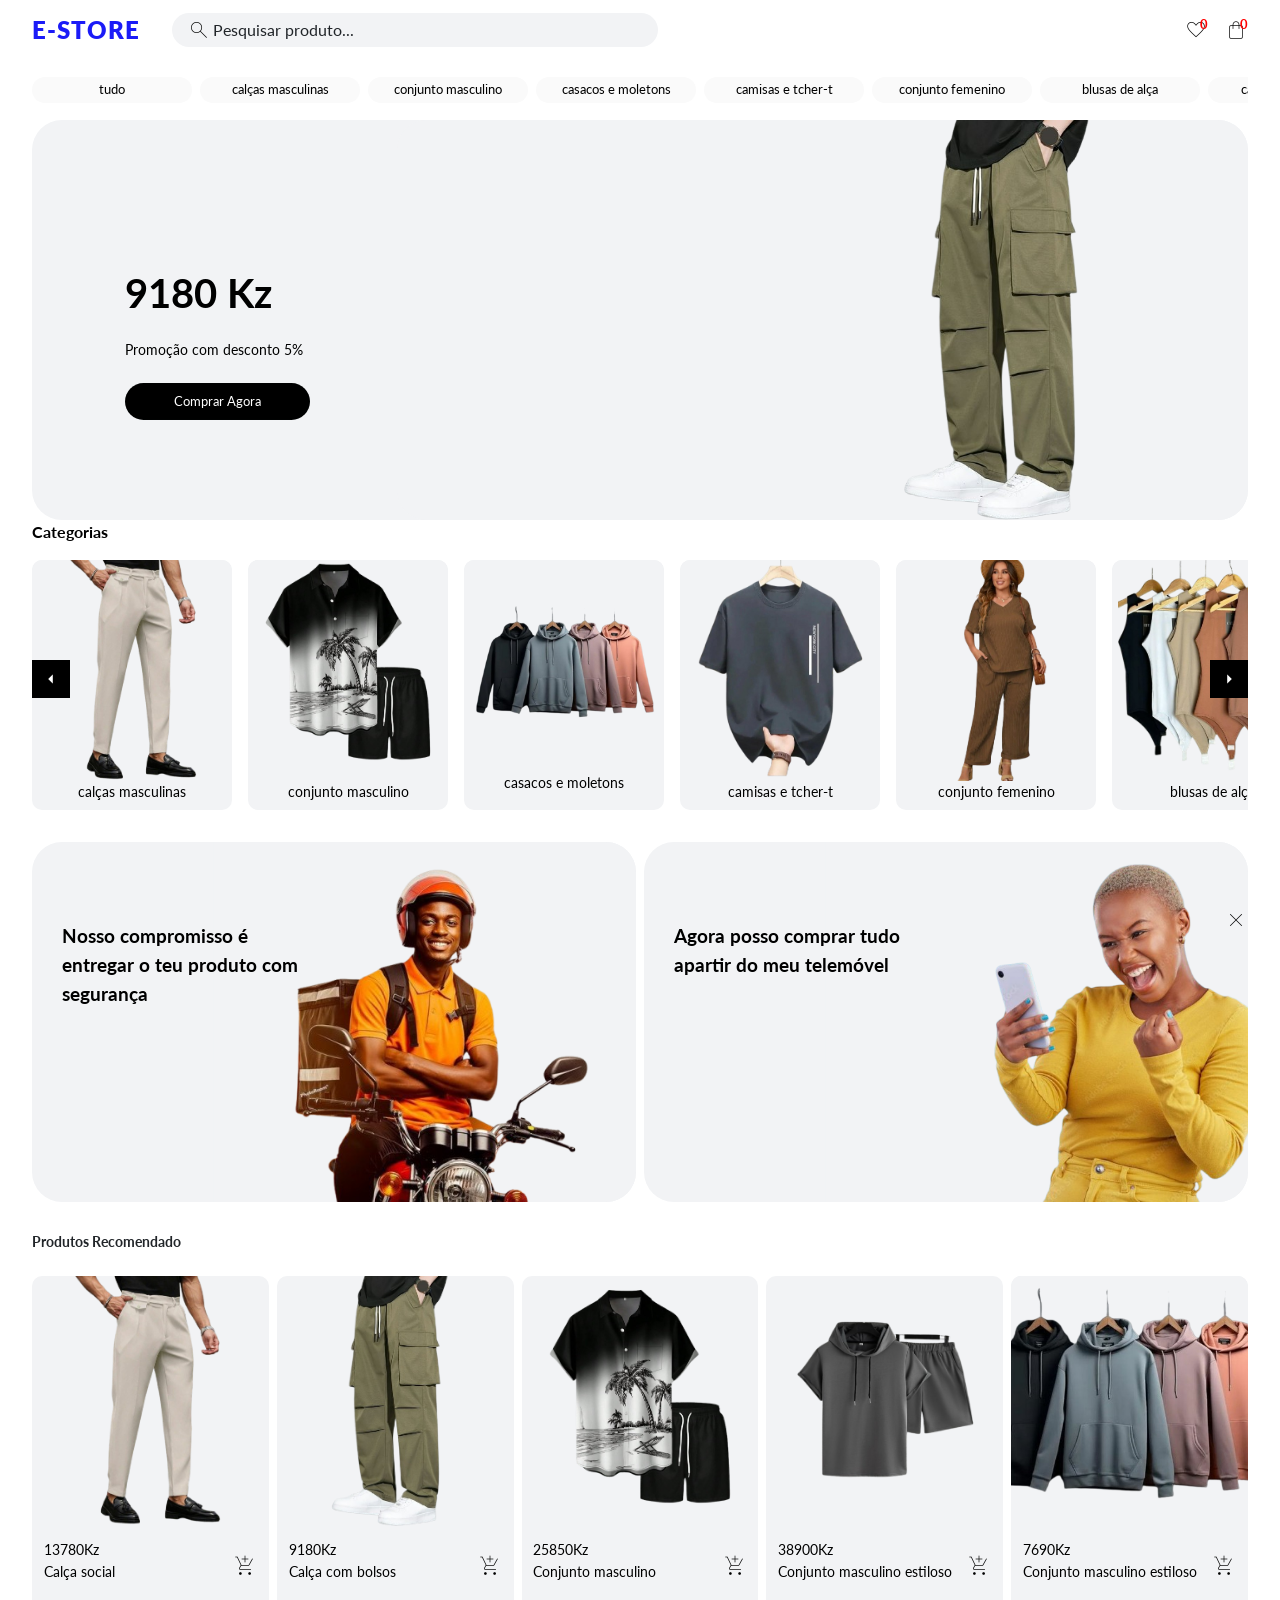
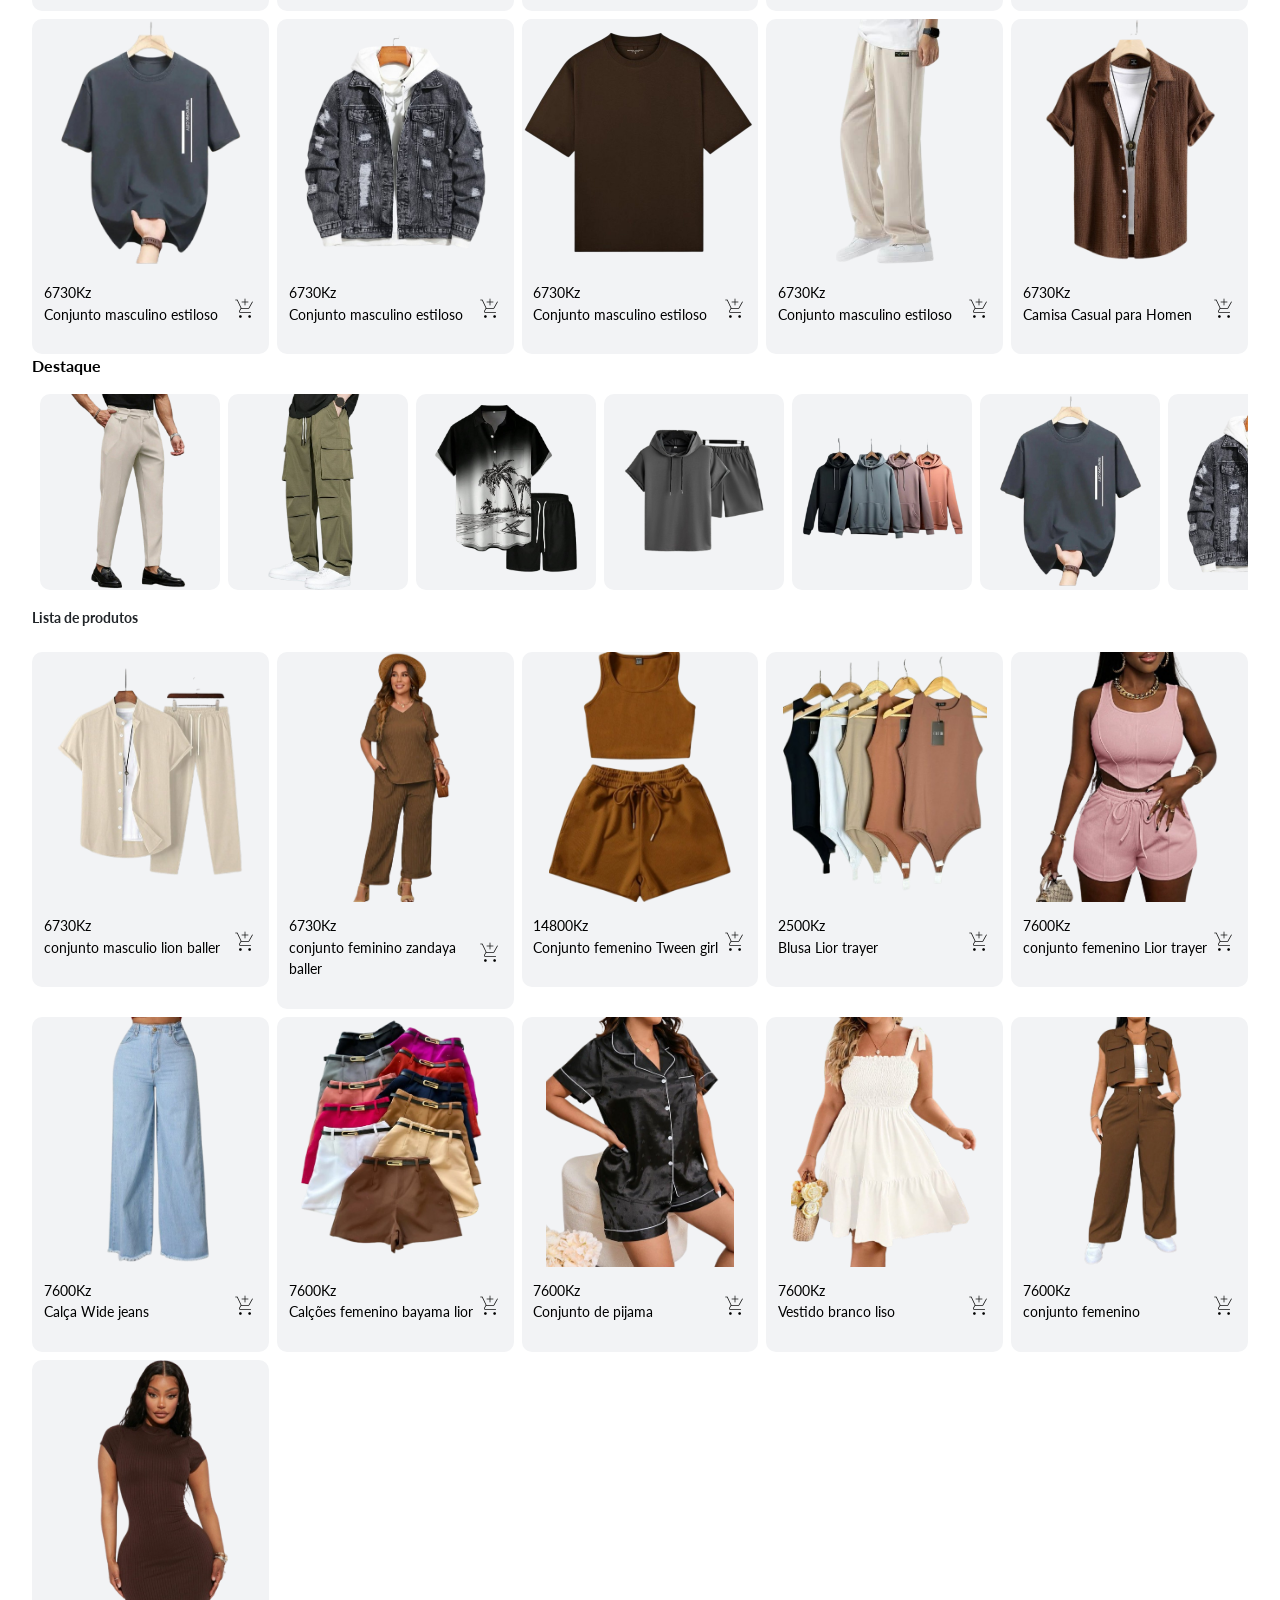
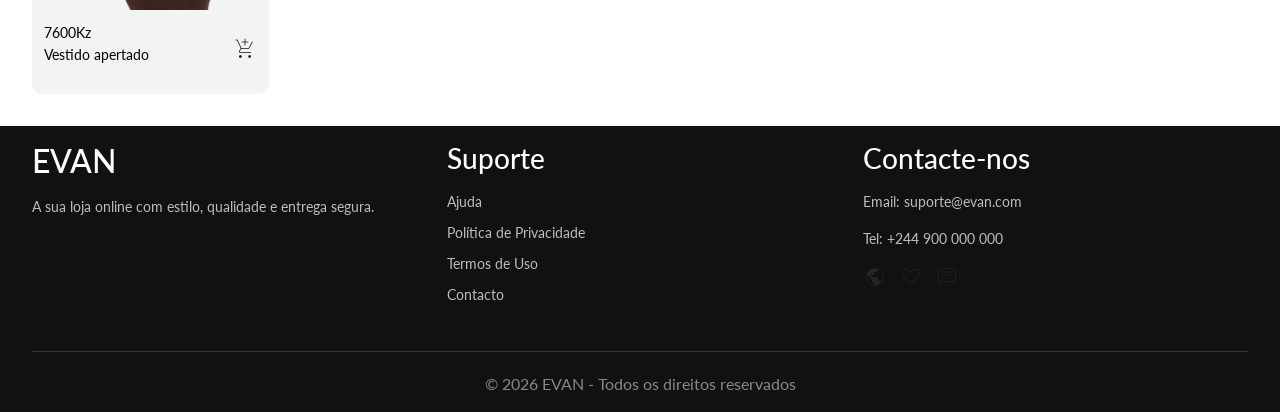
==== index.html @ aa3659e0 "Primeira versão do e-commerce" ====
<!DOCTYPE html>
<html lang="pt-br">

<head>
   <meta charset="UTF-8">
   <meta name="viewport" content="width=device-width, initial-scale=1.0">
   <link rel="stylesheet" href="ASS/style.css">

   <link href="https://cdn.jsdelivr.net/npm/bootstrap@5.3.8/dist/css/bootstrap.min.css" rel="stylesheet"
      integrity="sha384-sRIl4kxILFvY47J16cr9ZwB07vP4J8+LH7qKQnuqkuIAvNWLzeN8tE5YBujZqJLB" crossorigin="anonymous">

   <link rel="stylesheet"
      href="https://fonts.googleapis.com/css2?family=Material+Symbols+Outlined:opsz,wght,FILL,GRAD@20..48,100..700,0..1,0..200" />
   <title> E-Store </title>
</head>

<body>

   <!-- header -->
   <header class="header">
      <div class="face">
         <div class="dw-add-menu">
            <div class="logo">
               <a href="#" class="E-Store">E-Store</a>
            </div>

            <label id="label-input" class="abrir-pesquisa" for="input-pesquisar">
               <div class="face">
                  <button class="pesquisar">
                     <span class="material-symbols-outlined">
                        search
                     </span>
                  </button>
                  <div id="inpuText" class="abrir-pesquisa"> Pesquisar produto... </div>
               </div>
            </label>
         </div>

         <div class="dw-navbar">

            <button id="search" class="abrir-pesquisa">
               <span class="material-symbols-outlined">
                  search
               </span>
            </button>

            <button class="ver_fovorito link_carrinho none_mobile">
               <span class="material-symbols-outlined">
                  favorite
               </span>

               <span class="numero_favorito">0</span>
            </button>

            <button class="verItensCarrinho link_carrinho">
               <span class="material-symbols-outlined">
                  shopping_bag
               </span>
               <span class="numeros_Itens numeros_carrinho"> </span>
            </button>
         </div>
      </div>

      <!-- navegacao mobile -->
      <nav class="navbar-mobile">
         <div class="dw-navbar-mobile">
            <button id="link-mobile">
               <span class="material-symbols-outlined">
                  home
               </span>
            </button>
            <span class="span-mobile">Início</span>
         </div>

         <div class="dw-navbar-mobile">
            <button id="link-mobile" class="abrir-pesquisa">
               <span class="material-symbols-outlined">
                  search
               </span>
            </button>
            <span class="span-mobile">Pesquisar</span>
         </div>

         <div class="dw-navbar-mobile">
            <button class="ver_fovorito link_carrinho">
               <span class="material-symbols-outlined">
                  favorite
               </span>

               <span class="numero_favorito">0</span>
            </button>
            <span class="span-mobile">fovorito</span>
         </div>


         <div class="dw-navbar-mobile">
            <button class="verItensCarrinho link_carrinho">
               <span class="material-symbols-outlined">
                  shopping_bag
               </span>
               <span class="numeros_Itens numeros_carrinho"> 0 </span>
            </button>
            <span class="span-mobile">carrinho</span>
         </div>
      </nav>

      <div class="header-scroll face">
         <nav id="scroll-navbar">
            <button id="links-scroll">Tudo</button>
         </nav>
      </div>
   </header>


   <main class="main">
      <div class="face">

         <!-- sliders -->
         <div class="sliders">
            <div id="carouselExampleSlidesOnly" class="carousel slide" data-bs-ride="carousel">
               <div class="carousel-inner" id="slides_Screen">
                  <div class="carousel-item active">
                     <div class="d-block  bannersImg"></div>
                  </div>
                  <div class="carousel-item">
                     <div class="d-block bannersImg"></div>
                  </div>
                  <div class="carousel-item">
                     <div class="d-block  bannersImg"></div>
                  </div>
               </div>
            </div>
         </div>


         <!-- div onde contem titulo categoria e buttons de navegaco-->
         <div class="dw-text-categorias">
            <p> Categorias </p>
         </div>

         <!-- carrossel categoria -->
         <div class="container_carrossel">

            <button class="button_carrossel button_cr_rith">
               <span class="material-symbols-outlined">
                  arrow_right
               </span>
            </button>

            <button class="button_carrossel button_cr_left">
               <span class="material-symbols-outlined">
                  arrow_left
               </span>
            </button>

            <div class="carrossel-categoria">
               <div class="itens-carrossel">

               </div>
            </div>
         </div>

         <!-- banners -->
         <div class="banners">
            <!-- primeiro banners -->
            <div id="carouselExampleSlidesOnly" class="carousel slide" data-bs-ride="carousel">
               <div class="carousel-inner">
                  <div class="carousel-item active">
                     <div class="d-block bannersDois"></div>
                  </div>
                  <div class="carousel-item">
                     <div class="d-block bannersDois"></div>
                  </div>
               </div>
            </div>


            <!-- segundo banners -->
            <div id="carouselExampleSlidesOnly" class="carousel slide" data-bs-ride="carousel">
               <div class="carousel-inner">
                  <div class="carousel-item active">
                     <div class="d-block bannersDois" alt="..."></div>
                  </div>
                  <div class="carousel-item">
                     <div class="d-block bannersDois" alt="..."></div>
                  </div>
               </div>
            </div>

         </div>

         <p class="p_lista"> Produtos Recomendado </p>
         <!-- produtos a vendas -->
         <div class="list-produtos">

         </div>

         <!-- produtos com mais destaque -->
         <p class="text-destaque">Destaque</p>
         <div class="destaques">
            <div class="itens-destaques">
               <button class="view-destque">

               </button>
            </div>
         </div>

         <p class="p_lista"> Lista de produtos </p>



         <!-- segunda lista de Produtos em destaque -->
         <div class="seg-lista">

         </div>

         <!-- div para o ultimo conteudo da loja -->
      </div>
   </main>

   <!-- secctin para segestoes de pesquisas  -->
   <section class="sugestoes">
      <div class="face">
         <section class="sugestoes_container">

            <button class="voltar_segestoes">
               <span class="material-symbols-outlined"> arrow_back_ios </span>
            </button>

            <article class="article-inputs">
               <div class="face">
                  <button class="button-pesquisar">
                     <span class="material-symbols-outlined">
                        search
                     </span>
                  </button>
                  <input type="text" id="input-pesquisar" placeholder="pesquisar produto...">
               </div>
            </article>
         </section>

         <div class="dw-sugestoes">

         </div>

      </div>
   </section>

   <section class="carrinho">
      <div class="voltar">
         <div class="face">
            <button class="voltar_Button">
               voltar
            </button>
         </div>
      </div>

      <div class="face" id="faceItens">
      </div>

      <!-- confirmar dados de compra  -->
      <div class="dadosDetalhes">
         <div class="dOremoverDetalhes">

         </div>

         <div class="face" id="face_Compra">
         </div>

      </div>

      <div class="dO_pagar">
         <button class="pagamento">
            comprar
         </button>
      </div>
   </section>

   <section class="ver_itens_carrinho">
      <div class="face ver_container">
         <article class="art_ver_remove">
            <button class="material-symbols-outlined b_ver_remover"> close </button>
         </article>

         <article class="art_container_ver">

         </article>
      </div>
   </section>

   <section class="sect_avisoAdicionar">
      <article class="face">
         <div class="processo"></div>
         <p class="avisoAdicionar"> Item adiconado ao carrinho </p>
      </article>
   </section>

   <section class="sect_favorito">

      <div class="content_face">
         <div class="face face_container_button">
            <button class="remover_sect_favorito">
               <span class="material-symbols-outlined"> close </span>
            </button>
         </div>
      </div>

      <div class="face face_favorito"></div>
   </section>

   <footer class="footer">
      <div class="face">

         <div class="footer-container">

            <!-- Marca -->
            <div class="footer-box">
               <h2 class="footer-logo">EVAN</h2>
               <p>
                  A sua loja online com estilo, qualidade e entrega segura.
               </p>
            </div>

            <!-- Suporte -->
            <div class="footer-box">
               <h3>Suporte</h3>
               <ul>
                  <li><a href="#">Ajuda</a></li>
                  <li><a href="#">Política de Privacidade</a></li>
                  <li><a href="#">Termos de Uso</a></li>
                  <li><a href="#">Contacto</a></li>
               </ul>
            </div>

            <!-- Contactos -->
            <div class="footer-box">
               <h3>Contacte-nos</h3>
               <p>Email: suporte@evan.com</p>
               <p>Tel: +244 900 000 000</p>

               <div class="footer-social">
                  <span class="material-symbols-outlined">public</span>
                  <span class="material-symbols-outlined">favorite</span>
                  <span class="material-symbols-outlined">chat</span>
               </div>
            </div>

         </div>

         <div class="footer-bottom">
            <p>© 2026 EVAN - Todos os direitos reservados</p>
         </div>

      </div>
   </footer>

   <script type="module" src="app.js"></script>
   <script src="https://cdn.jsdelivr.net/npm/bootstrap@5.3.8/dist/js/bootstrap.bundle.min.js"
      integrity="sha384-FKyoEForCGlyvwx9Hj09JcYn3nv7wiPVlz7YYwJrWVcXK/BmnVDxM+D2scQbITxI"
      crossorigin="anonymous"></script>
</body>

</html>
---- ASS/style.css ----
@import url('https://fonts.googleapis.com/css2?family=Arimo:ital,wght@0,400..700;1,400..700&family=Lato:ital,wght@0,100;0,300;0,400;0,700;0,900;1,100;1,300;1,400;1,700;1,900&family=Open+Sans:ital,wght@0,300..800;1,300..800&family=Public+Sans:ital,wght@0,100..900;1,100..900&display=swap');


* {
   margin: 0;
   padding: 0;
   box-sizing: border-box;
   -webkit-tap-highlight-color: transparent;
   font-family: "Lato", sans-serif;
}

:root {
   --color-body: #FFF;
   --color-primary: #F2F3F5;
   --color-secundary: #FAFAFA;
   --color-promacao: #F6ae24;
   --color_Add: #212628;
   --color-agora: #2126280e;
}


/* configuracoes gerais */

html {
   font-size: 16px;
}

html,
body {
   width: 100%;
}

body {
   background-color: var(--color-body);
}

.face {
   width: 95%;
   max-width: 1800px;
   margin: auto;
   overflow-x: hidden;
}



button {
   display: flex;
   align-items: center;
   justify-content: center;
   border: none;
   background-color: transparent;
   cursor: pointer;
}

input {
   border: none;
   background-color: transparent;
   outline: none;
}

img {
   background-color: var(--color-primary);
}


.material-symbols-outlined {
   font-variation-settings: 'wght' 100;

}



/* header */
.header {
   width: 100%;
   position: fixed;
   z-index: 1000;
   background-color: #fff;
}

.header>.face {
   display: grid;
   grid-template-columns: 2fr 1fr;
   height: 60px;
}

.dw-add-menu {
   display: flex;
   gap: 2rem;
   align-items: center;
}

.bt-add-menu .material-symbols-outlined {
   font-size: 1.8rem;
}

.logo {
   display: flex;
   justify-content: start;
   align-items: center;
   gap: 0.5rem;
}

.E-Store {
   font-size: 1.5rem;
   text-decoration: none;
   font-weight: 800;
   letter-spacing: 1px;
   text-transform: uppercase;
   color: rgb(27, 27, 247);
}

#label-input {
   width: 60%;
   padding: 0.1rem;
   background-color: var(--color-primary);
   border-radius: 30px;
}

#label-input>.face {
   display: flex;
   align-items: center;
   padding: 0.1rem 0;
}

.pesquisar {
   padding: 0.1rem;
   font-size: 0.9rem;
}

#inpuText {
   width: 90%;
}

.dw-navbar {
   display: flex;
   gap: 1rem;
   justify-content: flex-end;
   align-items: center;
}

.dw-navbar .material-symbols-outlined {
   font-size: 1.8rem;
}

#search {
   display: none;
}

.link_carrinho {
   position: relative;
   display: flex;
   align-items: center;
   justify-content: center;
}

.numeros_carrinho,
.numero_favorito {
   position: absolute;
   right: 0;
   transform: translateY(-5px);
   color: red;
   font-weight: 700;
   font-size: 0.8rem;
}

/* navbar-mobile */
.navbar-mobile {
   display: none;
}


/* navbar-scroll */
.header-scroll {
   position: relative;
   overflow-x: hidden;
   overflow-x: auto;
   display: flex;
   align-items: center;
   justify-content: start;
   scrollbar-width: none;
}

.header-scroll::-webkit-scrollbar {
   display: none;
}

#scroll-navbar {
   display: flex;
   gap: 0.5rem;
   position: absolute;
}

#links-scroll {
   font-size: 0.8rem;
   text-transform: lowercase;
   border-radius: 30px;
   background-color: var(--color-secundary);
   width: 160px;
   padding: 0.2rem 0;
}


/* main */
.main {
   width: 100%;
   padding-top: 120px;
}

/* sliders */
.carousel,
.carousel-inner,
.carousel-item {
   width: 100%;
}


.bannersImg {
   height: 50vh;
   width: 100%;
   background-color: var(--color-primary);
   max-height: 400px;
   border-radius: 30px;
   position: relative;
   overflow: hidden;
}

.imgBanner {
   position: absolute;
   width: 100%;
   height: 100%;
   object-fit: contain;
   border-radius: 30px;
   right: 0;
   transform: translateX(30%);
}

.container_banners {
   position: absolute;
   z-index: 1;
   width: 80%;
   height: 100%;
   top: 0;
   display: flex;
   align-items: start;
   justify-content: center;
   flex-direction: column;
   margin-left: 5%;
}

.container_Promo {
   color: #000;
   display: flex;
   flex-direction: column;
   font-size: 0.9rem;
   display: flex;
   flex-direction: column;
   padding: 0.5rem 2rem;
   position: absolute;
   left: 0;
}


.bannerHOne {
   font-size: 2rem;
}

.promo_preco {
   font-weight: bolder;
   font-size: 2.5rem;
}


.bannerButton {
   border: 1px solid var(--color-agora);
   color: #fff;
   font-size: 0.8rem;
   padding: 0.5rem 3rem;
   border-radius: 20px;
   margin-top: 5rem;
   background-color: #000000;
   position: absolute;
   transform: translateY(2.5rem);
}


/* dw-text-categorias */
.dw-text-categorias {
   display: flex;
   align-items: center;
}

.dw-text-categorias p {
   font-size: 1rem;
   color: #000000;
   font-weight: bolder;
}

.container_carrossel {
   position: relative;
}

.text-destaque {
   font-size: 0.8rem;
   font-weight: bolder;
   color: #000000;
}

.button_carrossel {
   position: absolute;
   top: 40%;
   z-index: 1;
   background-color: #000000;
}

.button_carrossel:hover {
   background-color: #0000008a;
}

.button_carrossel .material-symbols-outlined {
   font-size: 2rem !important;
   color: #fff;
   padding: 0.2rem;
}

.button_cr_rith {
   right: 0;
}


/* carrossel-categoria */
.carrossel-categoria {
   width: 100%;
   position: relative;
   height: 250px;
   overflow-x: hidden;
   overflow-x: auto;
   display: flex;
   align-items: center;
   justify-content: start;
   scrollbar-width: transparent;
   scroll-behavior: smooth;
   scroll-snap-type: x mandatory;
   overscroll-behavior-x: contain;
}

.carrossel-categoria::-webkit-scrollbar {
   display: none;
}

.itens-carrossel {
   position: absolute;
   display: flex;
   gap: 1rem;
   height: 100%;
}

#btt-itens-categorias {
   width: 200px;
   height: 100%;
   border-radius: 10px;
   display: flex;
   flex-direction: column;
   background-color: var(--color-primary);
   overflow: hidden;
   scroll-snap-align: start;
}

.imgCtg {
   width: 100%;
   height: 230px;
   object-fit: contain;
}

.textCt {
   left: 5px;
   font-size: 0.9rem;
   color: #000000;
}

/* text-destaque */
.text-destaque {
   font-size: 1rem;
}

.destaques {
   width: 100%;
   position: relative;
   margin-top: 1rem;
   height: 200px;
   overflow-x: hidden;
   overflow-x: auto;
   scrollbar-width: none;
}


.destaques::-webkit-scrollbar {
   display: none;
}


.itens-destaques {
   position: absolute;
   display: flex;
   gap: 0.5rem;
   height: 98%;
}

#itensDestaque {
   width: 180px;
   height: 100%;
   overflow: hidden;
}

.viewImg {
   width: 100%;
   height: 100%;
   border-radius: 10px;
   object-fit: contain;
}

.p_lista {
   padding-top: 0.8rem;
   font-weight: bolder;
   font-size: 0.9rem;
}

/* list-produtos */
.list-produtos,
.seg-lista {
   display: grid;
   grid-template-columns: repeat(5, 1fr);
   width: 100%;
   gap: 0.5rem;
   padding-top: 0.5rem;
}

#itensButton {
   display: flex;
   flex-direction: column;
   border-radius: 10px;
   overflow: hidden;
   background-color: var(--color-primary);
   height: fit-content;
}

.imgProdutos {
   height: 250px;
   object-fit: cover;
}

.detalhes-produtos {
   display: flex;
   align-items: center;
   justify-content: space-between;
   width: 90%;
}


.itenP {
   display: flex;
   flex-direction: column;
   align-items: start;
   flex-direction: column-reverse;
   padding: 0.8rem 0;
}

.precos-name {
   font-size: 0.9rem;
   text-align: start;
}

.icone-resultado span {
   font-size: 0.9rem;
}

/* banners */
.banners {
   width: 100%;
   display: grid;
   grid-template-columns: repeat(2, 1fr);
   padding: 1rem 0;
   gap: 0.5rem;
   margin-top: 1rem;
}

.bannersDois {
   width: 100%;
   height: 40vh;
   max-height: 400px;
   background-color: var(--color-primary);
   position: relative;
   overflow: hidden;
   border-radius: 30px;
}

.imgBannersDois {
   width: 100%;
   height: 100%;
   object-fit: contain;
   transform: translateX(30%);
}

.textoBanners {
   position: absolute;
   font-size: 1.2rem;
   font-weight: bold;
   top: 0;
   left: 5%;
   transform: translateY(5rem);
   color: #000;
   text-align: start;
   max-width: 40%;
}

/* sugestoes" */
.sugestoes {
   top: 0;
   position: fixed;
   width: 100%;
   height: 0;
   background-color: #fff;
   z-index: 1000;
   overflow: hidden;
}


.sugestoes-activo {
   height: 100vh;
}

.sugestoes>.face {
   padding: 1rem 0;
}

.article-inputs {
   width: 60%;
   background-color: var(--color-primary);
   margin: 0 auto;
   padding: 0.1rem;
   border-radius: 30px;
}

.article-inputs>.face {
   display: flex;
   gap: 2%;
   padding: 0.2rem;
}

#input-pesquisar {
   width: 88%;
}

/* dw-sugestoes */
.sugestoes_container {
   display: flex;
   align-items: center;
}

.dw-sugestoes {
   width: 60%;
   margin: 0 auto;
   padding-top: 2rem;
   display: flex;
   align-items: start;
   justify-content: center;
   flex-direction: column;
   gap: 0.5rem;
}

.dw-sugestoes button {
   width: 100%;
   padding: 0.8rem 0.5rem;
   align-items: start;
   justify-content: center;
   flex-direction: column;
   background-color: var(--color-secundary);
   margin-top: 0.1rem;
}


.marketing {
   width: 100%;
   height: 200px;
   background-color: var(--color-primary);
   margin: 1rem 0;
   display: grid;
   grid-template-columns: repeat(2, 1fr);
}

.bannesTres {
   width: 100%;
   height: 100%;
   object-fit: cover;
}


/*footer  */
.footer {
   width: 100%;
   padding-top: 1rem;
   background: #111;
   margin-top: 2rem;
}

.footer-container {
   display: grid;
   grid-template-columns: repeat(auto-fit, minmax(220px, 1fr));
   gap: 30px;
}

.footer-box h2,
.footer-box h3 {
   margin-bottom: 15px;
   color: #fff;
}

.footer-box p,
.footer-box li {
   color: #bdbdbd;
   font-size: 14px;
}

.footer-box ul {
   list-style: none;
   padding: 0;
}

.footer-box ul li {
   margin-bottom: 10px;
}

.footer-box a {
   text-decoration: none;
   color: #bdbdbd;
}

.footer-box a:hover {
   color: white;
}

.footer-social {
   display: flex;
   gap: 12px;
   margin-top: 15px;
}

.footer-social span {
   cursor: pointer;
}

.footer-bottom {
   border-top: 1px solid #333;
   margin-top: 30px;
   padding-top: 20px;
   text-align: center;
   color: #888;
}


/*  congiguaroes da pagina dt  */
/* dt-hedaer  */
.dt-hedaer {
   width: 100%;
   position: fixed;
   top: 0;
   z-index: 50;
   background-color: var(--color-body);
   z-index: 1000;
}

.dt-hedaer>.face {
   width: 95%;
   margin: 0 auto;
   padding: 1rem 0;
   display: flex;
   align-items: center;
   justify-content: space-between;
}

.navbar-dts {
   display: flex;
   align-items: center;
   gap: 0.5rem;
}

/* main-dts */
.main-dts {
   width: 100%;
}

.dO_detlhes {
   display: grid;
   grid-template-columns: 1fr 2fr;
   gap: 0.5rem;
}

.dt_sliders {
   overflow: hidden;
   position: relative;
}

.buttons_Carrossel {
   width: 100%;
   position: absolute;
   z-index: 1000;
   top: 40%;
   display: flex;
   align-items: center;
   justify-content: space-between;
}

.button_Geral {
   padding: 1rem;
   font-size: 1.5rem;
}

.carrossel_Imgs {
   width: 100%;
   display: flex;
   overflow-x: auto;
   scroll-snap-type: x mandatory;
   scroll-behavior: smooth;
   scrollbar-width: none;
   gap: 0.5rem;
   padding-top: 4rem;
}

.carrossel_Imgs::-webkit-scrollbar {
   display: none;
}

.container_imgs {
   width: 100%;
   height: 400px;
   scroll-snap-align: center;
}

.art_descricao {
   padding: 5rem;
}

.nomeIten {
   padding-top: 0.5rem;
   font-size: 1rem;
}

.precoIten {
   padding-top: 0.5rem;
   font-size: 1rem;
}

.descricaoIten {
   padding-bottom: 1rem;
   padding-top: 0.5rem;
   font-size: 1rem;
}

.itensTamanhos {
   position: relative;
   margin: 1rem 0;
   overflow-x: hidden;
   width: 100%;
   height: 60px;
}

.itensTamanhos>.face {
   display: flex;
   margin: 0;
   gap: 0.5rem;
   height: 40px;
   overflow-x: auto;
   position: absolute;
}

.input_None {
   display: none;
}

.label_cores,
.label_tamanhos {
   border-radius: 30px;
   font-size: 0.8rem;
   cursor: pointer;
   display: flex;
   padding: 0 1rem;
   align-items: center;
   justify-content: center;
   text-transform: capitalize;
   background-color: var(--color-secundary);
}

.selecionarActivo {
   background-color: var(--color_Add);
   color: #fff;
   transition: .2s all ease-in-out;
}

.buttons_Finais>.face {
   display: flex;
   gap: 0.5rem;
}

.buttonAdds {
   padding: 0.5rem 2rem;
   font-size: 0.9rem;
   display: flex;
   align-items: center;
   justify-content: center;
}

.add_favorito {
   border: 1px solid var(--color_Add);
   border-radius: 50%;
   width: 40px;
   height: 40px;
   display: flex;
   justify-content: center;
   align-items: center;
}

.comprar_Agora {
   border-radius: 30px;
   background-color: var(--color-agora);
   color: #000;
}

.add_Carrinho {
   border-radius: 30px;
   background-color: var(--color_Add);
   font-size: 0.9rem;
   color: var(--color-secundary);
}

.sect_avisoAdicionar {
   display: none;
}

.activo_avisoAdicionar {
   position: fixed;
   top: 0;
   display: flex;
   align-items: center;
   justify-content: center;
   width: 100%;
   height: 100%;
   z-index: 1000;
}

.sect_avisoAdicionar>.face {
   max-width: 300px;
   max-height: 250px;
   padding-top: 1rem;
   display: flex;
   flex-direction: column;
   align-items: center;
   justify-content: center;
   background-color: #000000e8;
   opacity: 0.9;
}

.processo {
   width: 25px;
   height: 25px;
   border: 1px solid #fff;
   background-color: transparent;
   border-radius: 50%;
   border-top: 1px solid transparent;
   animation: roda 1s linear infinite;
}

@keyframes roda {
   100% {
      transform: rotate(360deg);
   }
}

.processo_none {
   display: none;
}

.avisoAdicionar {
   font-size: 0.7rem;
   color: #fff;
}



/* dw-detalhes */
.section-dados {
   width: 100%;
   height: 0;
   position: fixed;
   bottom: 0;
   background-color: var(--color-secundary);
   overflow: hidden;
}

/* carrinho */
.carrinho {
   width: 100%;
   overflow: hidden;
   position: fixed;
   left: 0;
   right: 0;
   height: 0;
   background-color: var(--color-body);
   overflow-y: auto;
   z-index: 1000;
   bottom: 0;
   transition: 1s ease-in-out;
   scrollbar-width: none;
}

.carrinho::-webkit-scrollbar {
   display: none;
}

/* abrir a pagina de itens carrinho */
.carrinhoActivo {
   height: 100%;
   transition: 1s ease-in-out;
}

.carrinho>.face {
   gap: 0.1rem;
   display: grid;
   grid-template-columns: repeat(2, 1fr);
   padding: 2rem 0;
   gap: 1rem;
   overflow-y: auto;
}

.voltar {
   width: 100%;
   padding: 1rem 0;
}


.itensCarrinho {
   width: 100%;
   background-color: var(--color-secundary);
   padding: 0.5rem 0;
}


.itensCarrinho>.face {
   display: flex;
   align-items: center;
   justify-content: space-between;
}

.dw_carrinho {
   display: flex;
   align-items: center;
   gap: 0.5rem;
}

.img_carrinho {
   width: 60px;
   height: 60px;
   object-fit: contain;
}

.botaos_carrinho {
   font-size: 1.2rem !important;
   padding: 0.5rem 0;
}

.do_ver {
   display: flex;
   align-items: center;
   gap: 0.2rem;
}

.do_ver span {
   font-size: 0.8rem;
}

.dO_quantidade {
   border: 1px solid black;
   border-radius: 30px;
   display: flex;
   align-items: center;
   justify-content: space-between;
   padding: 0.2rem;
   width: 50px;
   display: flex;
   align-items: center;
   justify-content: center;
}

.span_quantidade {
   font-size: 0.8rem !important;
}

.removerItens {
   padding: 1rem 0.9rem;
}

.dOItens_fadeUP {
   transform: scale(0.9) translateY(5px);
   transition: .2s ease-in-out;
   opacity: 0;
}

.dOItens_fadeUP>.face {
   display: none;
}

.dadosDetalhes {
   width: 100%;
   height: 0;
   overflow: hidden;
   position: fixed;
   bottom: 0;
   transition: 1s ease-in-out;
}

.confirmarDados_Activo {
   height: 80vh;
   background-color: var(--color-body);
   position: fixed;
   bottom: 0;
   transition: 1s all ease-in-out;
   z-index: 50;
   overflow-y: auto;
   scrollbar-width: none;
}

.confirmarDados_Activo::-webkit-scrollbar {
   display: none;
}

.dOremoverDetalhes {
   width: 95%;
   max-width: 1800px;
   margin: 0 auto;
   padding: 0.5rem 0;
   display: flex;
   align-items: center;
   justify-content: flex-end;
}

.removerDetalhes {
   padding: 0.5rem;
   font-size: 1rem;
}

.dadosDetalhes>.face {
   display: grid;
   grid-template-columns: repeat(2, 1fr);
}


.dO_dt_Compra {
   padding: 2rem 0;
}

.dO_spanTotal {
   padding: 1rem 0;
}

.spanTotal {
   font-size: 1rem;
   color: #000;
   font-weight: 500;
}

.dO_daddosUsuario {
   padding: 2rem 0;
}

.dO_contactos {
   display: flex;
   flex-direction: column;
   gap: 0.5rem;
   margin: 2rem;
}

.inputDadosUser {
   background-color: var(--color-secundary);
   border-radius: 30px;
   width: 100%;
   max-width: 400px;
   display: flex;
   align-items: center;
   justify-content: center;
}

.inputDadosUser>.face {
   background-color: transparent;
   width: 90%;
   padding: 0.5rem 0;
   font-size: 0.9rem;
}

.aviso {
   font-size: 0.8rem;
   color: red;
   padding: 0.2rem 0;
}

.inputImage {
   display: none;
}

.dO_buttonSubmit {
   width: 100%;
   align-items: center;
   justify-content: center;
   display: flex;
}

.buttonSubmit {
   width: 100%;
   max-width: 400px;
   background-color: var(--color_Add);
   color: #fff;
   padding: 1rem 0;
   border-radius: 30px;
}

.labelUsuario,
.labelPgamento {
   font-size: 0.9rem;
   cursor: pointer;
}


.dO_pagamento_title {
   padding: 1rem 0;
   font-size: 1rem;
}

.dO_metPagamento,
.dO_Envio,
.dO_Cidade {
   display: flex;
   gap: 0.5rem;
}

.labelPgamento,
.labelEnvio,
.labelCidade {
   padding: 0.5rem;
   border-radius: 30px;
   font-size: 0.9rem;
}

.labelEnvio,
.labelCidade {
   cursor: pointer;
}

.dadosPagamento {
   padding: 1rem 0;
   display: flex;
   flex-direction: column;
   gap: 0.2rem;
}

.nomeConta {
   font-size: 0.9rem;
   font-weight: bolder;
}

.numeroConta {
   font-size: 0.9rem;
   font-weight: bolder;
}

.textoEntrega,
.rastreio {
   font-size: 0.8rem;
   color: rgb(1, 165, 1);
   font-weight: bold;
   padding: 1rem 0;
}

.dO_InfCidade {
   padding: 0.5rem 0;
}

.entregaEstimada,
.entrega {
   font-size: 0.8rem;
   font-weight: bolder;
}


.dO_pagar {
   width: 100%;
   position: static;
   padding-bottom: 1rem;
   opacity: 0;
   height: 0;
}

.dO_pagar_Activo {
   width: 100%;
   position: fixed;
   bottom: 0;
   opacity: 1;
   height: 80px;
}

.dO_pagar_Activo .pagamento {
   transform: translateY(-0px);
   transition: .2s all ease-in-out;
}

.pagamento {
   margin: 0 auto;
   width: 90%;
   max-width: 600px;
   background-color: var(--color_Add);
   color: #fff;
   font-size: 0.9rem;
   padding: 1rem 0;
   transform: translateY(60px);
   border-radius: 30px;
}

/* configuracao da pagina ver_itens_carrinho */
.ver_itens_carrinho {
   position: fixed;
   width: 100%;
   z-index: 1000;
   height: 100vh;
   top: 0;
   display: none;
   align-items: center;
   justify-content: center;
}

.ver_itens_carrinho_activo {
   display: flex;
}

.ver_itens_carrinho>.face {
   width: 80%;
   height: 80%;
   background-color: var(--color-body);
   margin: 0 auto;
   padding: 2rem 1rem;
   box-shadow: 0.5px 0px 2px 0.5px rgb(3, 0, 0);
   opacity: 0;
   transform: scale(0.5);
}

.ok {
   transition: .2s !important;
   opacity: 1 !important;
   transform: scale(1) !important;
}

.art_ver_remove {
   width: 100%;
   display: flex;
   align-items: center;
   justify-content: flex-end;
}

.art_container_ver {
   display: grid;
   grid-template-columns: 1fr 2fr;
   gap: 0.5rem;
}

.obsImg {
   width: 300px;
   height: 400px;
   object-fit: contain;
}

.dw_obs_container {
   display: flex;
   flex-direction: column;
   gap: 0.5rem;
}

.obs_preco_moeda {
   display: flex;
   align-items: center;
}

/* configuraceos da pagina de favoritos */
.sect_favorito {
   width: 100%;
   height: 0vh;
   position: fixed;
   bottom: 0;
   background-color: var(--color-body);
   z-index: 1000;
   transition: 1s ease-in-out;
}

.sect_favorito_activo {
   height: 100vh;
   transition: 1s ease-in-out;
}

.content_face {
   position: absolute;
   width: 100%;
}

.face_container_button {
   padding: 0.5rem 0;
   display: flex;
   align-items: center;
   justify-content: flex-end;
}

.remover_sect_favorito {
   font-size: 2.5rem;
}


.face_favorito {
   padding-top: 2.5rem;
   align-items: start !important;
   justify-content: start !important;
   display: grid;
   grid-template-columns: repeat(2, 1fr);
   gap: 0.5rem;
   scrollbar-width: none;
}

.face_favorito::-webkit-scrollbar {
   display: none;
}

.fv_container {
   background-color: var(--color-secundary);
   padding: 0.5rem;
}

.fv_container>.face {
   display: flex;
   justify-content: space-between;
}

.fv_dOne {
   display: flex !important;
   align-items: center;
   gap: 0.5rem;
}


.fv_img {
   width: 60px;
   height: 60px;
   object-fit: contain;
}

.fv_span_iten {
   font-size: 0.9rem;
}


.fv_dOButtons {
   padding: 0.5rem;
   font-size: 1rem;
}

.mensagemExiste {
   color: #fff;
   font-size: 0.9rem;
}

/* configuaraces para a pagina de pesquisa */
/* header-search */
.header-search {
   width: 100%;
}

.header-search>.face {
   display: flex;
   justify-content: space-between;
   align-items: center;
   padding: 1rem 0;
}


.navbar-icones-search {
   display: flex;
   gap: 0.5rem;
}

/* main-search */
.main-search {
   width: 100%;
}

.main-search>.face {
   padding: 2rem 0;
   width: 95%;
}


.dw-resultado {
   width: 100%;
   display: grid;
   grid-template-columns: repeat(5, 1fr);
   gap: 0.5rem;
}

.face .material-symbols-outlined {
   font-size: 1.5rem;
}

/* search-dwInput */
.search-dwInput {
   width: 40vw;
   max-width: 400px;
   border-radius: 30px;
   padding: 0.1rem 0;
   background-color: var(--color-primary);
}

.search-dwInput>.face {
   display: flex;
   padding: 0.2rem 0;
   align-items: center;
}

.itens-resultado {
   border-radius: 10px;
   overflow: hidden;
   display: flex;
   flex-direction: column;
   background-color: var(--color-primary);
}

.img-resultado {
   object-fit: contain;
   height: 250px;
}

.detalhes-resultado {
   display: flex;
   align-items: center;
   justify-content: space-between;
   width: 95%;
   padding: 0.5rem 0;
}

.p-detalhe-resultado {
   display: flex;
   flex-direction: column;
   align-items: start;
   justify-content: center;
}

.name-iten,
.preco-iten {
   font-size: 0.9rem;
}

/* configuracoes para a pagina filter */
.header-filter {
   width: 100%;
}

.header-filter>.face {
   display: flex;
   align-items: center;
   justify-content: space-between;
   padding: 1rem 0;
}

.itens-face {
   display: flex;
   align-items: center;
   gap: 0.5rem;
}

.scroll-filter {
   width: 100%;
   position: relative;
   width: 95%;
   max-width: 1800px;
   margin: 0 auto;
   scrollbar-width: none;
   overflow-x: hidden;
   overflow-x: auto;
   height: 50px;
}

.scroll-filter::-webkit-scrollbar {
   display: none;
}

.navbar-fillter {
   display: flex;
   gap: 0.1rem;
   position: absolute;
}

.button_filter {
   width: 160px;
   padding: 0.2rem 0;
   border-radius: 30px;
   background-color: var(--color-primary);
   font-size: 0.9rem;
}


.main-fillter {
   width: 100%;
}

/* container-fillter */
.container-fillter {
   display: grid;
   grid-template-columns: repeat(5, 1fr);
   gap: 0.5rem;
}


#buttonsFilter {
   display: flex;
   flex-direction: column;
   border-radius: 5px;
   overflow: hidden;
   background-color: var(--color-primary);
}

.imgFillter {
   object-fit: contain;
   height: 250px;
}

.dwFillter {
   width: 100%;
   display: flex;
   align-items: center;
   justify-content: space-between;
   padding: 0.5rem 0;
   width: 95%;
}

.pwFillter {
   display: flex;
   flex-direction: column;
   padding: 0.1rem;
   align-items: start;
   justify-content: start;
}

.spanFillter {
   font-size: 0.9rem;
}


@media (max-width: 1224px) {

   .carousel-inner img {
      max-height: 300px;
   }

   .imgBanner {
      position: absolute;
      width: 100%;
      height: 100%;
      object-fit: contain;
      border-radius: 30px;
      right: 0;
      transform: translateX(30%);
   }

   .bannerHOne {
      font-size: 2rem;
   }

   /* banners */
   .banners {
      grid-template-columns: 1fr;
   }

   .banners .dO-banners {
      display: none;
   }

   /* list-produtos */
   .list-produtos,
   .seg-lista {
      grid-template-columns: repeat(4, 1fr);
   }


   .imgProdutos {
      width: 100%;
      height: 50vh;
      max-height: 200px;
   }

   /* dO-detalhes */
   /* dO_detlhes  configuaracao da pagiana de detalhes */
   .dO_detlhes {
      grid-template-columns: repeat(1, 1fr);
   }

   .art_descricao {
      padding: 0;
   }

   /* segestoes */
   .article-inputs {
      width: 80%;
   }

   .dw-sugestoes {
      width: 80%;
   }


   /* padgina de resultado */
   .dw-resultado {
      grid-template-columns: repeat(4, 1fr);
   }


   .img-resultado {
      width: 100%;
      height: 40vh;
      max-height: 250px;
   }

   /* container-fillter */
   .container-fillter {
      display: grid;
      grid-template-columns: repeat(4, 1fr);
      gap: 0.5rem;
   }

}


@media (max-width : 789px) {

   html {
      font-size: 15px;
   }

   #label-input {
      display: none;
   }

   #search {
      display: flex;
   }

   .header-search>.face {
      display: grid;
      grid-template-columns: 0.5fr 2fr 1fr;
   }

   .search-dwInput {
      width: 100%;
   }

   .none_mobile {
      display: none;
   }

   /* navbar-mobile */
   .navbar-mobile {
      display: grid;
      grid-template-columns: repeat(4, 1fr);
      position: fixed;
      width: 100%;
      left: 0;
      bottom: 0;
      padding: 1rem 0;
      background-color: #fff;
   }

   .dw-navbar-mobile {
      display: flex;
      flex-direction: column;
      align-items: center;
      justify-content: center;
   }

   .link-mobile .material-symbols-outlined {
      font-size: 1.8rem;
   }

   .span-mobile {
      font-size: 0.8rem;
   }

   /* main */
   .bannersImg {
      width: 100%;
      max-height: 200px;
      background-color: var(--color-primary);
      border-radius: 30px;
      position: relative;
   }

   .imgBanner {
      transform: translateX(40%);
      object-fit: cover;
   }

   .bannerHOne {
      font-size: 1.5rem;
   }

   .promo_percemtagem {
      max-width: 200px;
   }

   .bannerButton {
      position: absolute;
      bottom: 10px;
      transform: translateY(0);
   }

   /* list-produtos */
   .list-produtos,
   .seg-lista {
      grid-template-columns: repeat(3, 1fr);
   }

   /* dO-detalhes */
   /* dO_detlhes  configuaracao da pagiana de detalhes */
   .main-dts {
      padding-bottom: 5.5rem;
   }

   .dO_detlhes {
      grid-template-columns: repeat(1, 1fr);
   }

   .carrossel_Imgs {
      padding-top: 0 !important;
   }

   .buttons_Finais {
      width: 100%;
      position: fixed;
      bottom: 0;
      left: 0;
      background-color: var(--color-body);
   }

   .buttons_Finais>.face {
      padding: 1rem 0;
      display: grid;
      grid-template-columns: 0.5fr 1fr 2fr;
   }

   .buttonAdds {
      padding: 0.5rem 0.2rem;
   }

   /* carrinho */
   .carrinho>.face {
      gap: 0.1rem;
      display: grid;
      grid-template-columns: repeat(1, 1fr);
      padding: 2rem 0;
      gap: 1rem;
   }

   .itensCarrinho {
      display: flex;
      align-items: center;
      justify-content: center;
   }

   .itensCarrinho>.face {
      display: flex;
      align-items: center;
      justify-content: space-between;
   }

   .img_Nome {
      display: grid;
      grid-template-columns: repeat(4, 1fr);
      align-items: center;
      gap: 0.2rem;
   }

   .img_Iten {
      width: 50px;
      height: 50px;
   }

   .p_nome_preco {
      display: flex;
      align-items: center;
      gap: 0.5rem;
   }

   .iten_nome,
   .iten_preco,
   .spansItens {
      font-size: 0.7rem;
   }


   .removerItens {
      padding: 1rem 0.5rem;
   }

   .dO_pagar {
      position: absolute;
      width: 100%;
      padding: 2rem 0;
   }

   .dadosDetalhes>.face {
      display: grid;
      grid-template-columns: repeat(1, 1fr);
   }

   /* segestoes */
   .article-inputs {
      width: 100%;
   }

   .dw-sugestoes {
      width: 100%;
   }


   .footer>.face {
      padding-bottom: 4rem;
   }


   /* pagina de resultado */
   .dw-resultado {
      grid-template-columns: repeat(4, 1fr);
   }

   .img-resultado {
      width: 100%;
      height: 200px;
   }

   /* container-fillter */
   .container-fillter {
      display: grid;
      grid-template-columns: repeat(2, 1fr);
      gap: 0.5rem;
   }

   /* configuracoes da pagina de lista de favorito */
   .face_favorito {
      grid-template-columns: repeat(1, 1fr);
   }

   .art_container_ver {
      display: grid;
      grid-template-columns: 1fr;
      gap: 0.5rem;
   }
}



@media (max-width : 540px) {

   .banners .carousel-item img {
      max-height: 200px;
   }

   .items-list-produtos img {
      width: 100%;
      height: 250px;
   }

   /* list-produtos */
   .list-produtos,
   .seg-lista {
      grid-template-columns: repeat(2, 1fr);
   }

   .bannersDois {
      max-height: 200px;
   }

   .textoBanners {
      font-size: 1rem;
      transform: translateY(2.5rem);
      max-width: 60%;
   }

   /* padgina de resultado */
   .dw-resultado {
      grid-template-columns: repeat(2, 1fr);
   }

   .img-resultado {
      width: 100%;
      height: 40vh;
      max-height: 300px;
   }

   /* container-fillter */
   .container-fillter {
      display: grid;
      grid-template-columns: repeat(2, 1fr);
      gap: 0.5rem;
   }

}

@media (max-width : 500px) {

   /* padgina de resultado */
   .dw-resultado {
      grid-template-columns: repeat(2, 1fr);
   }

   .img-resultado {
      width: 100%;
      height: 50vh;
      max-height: 250px;
   }

}

.processo_None {
   display: none;
}
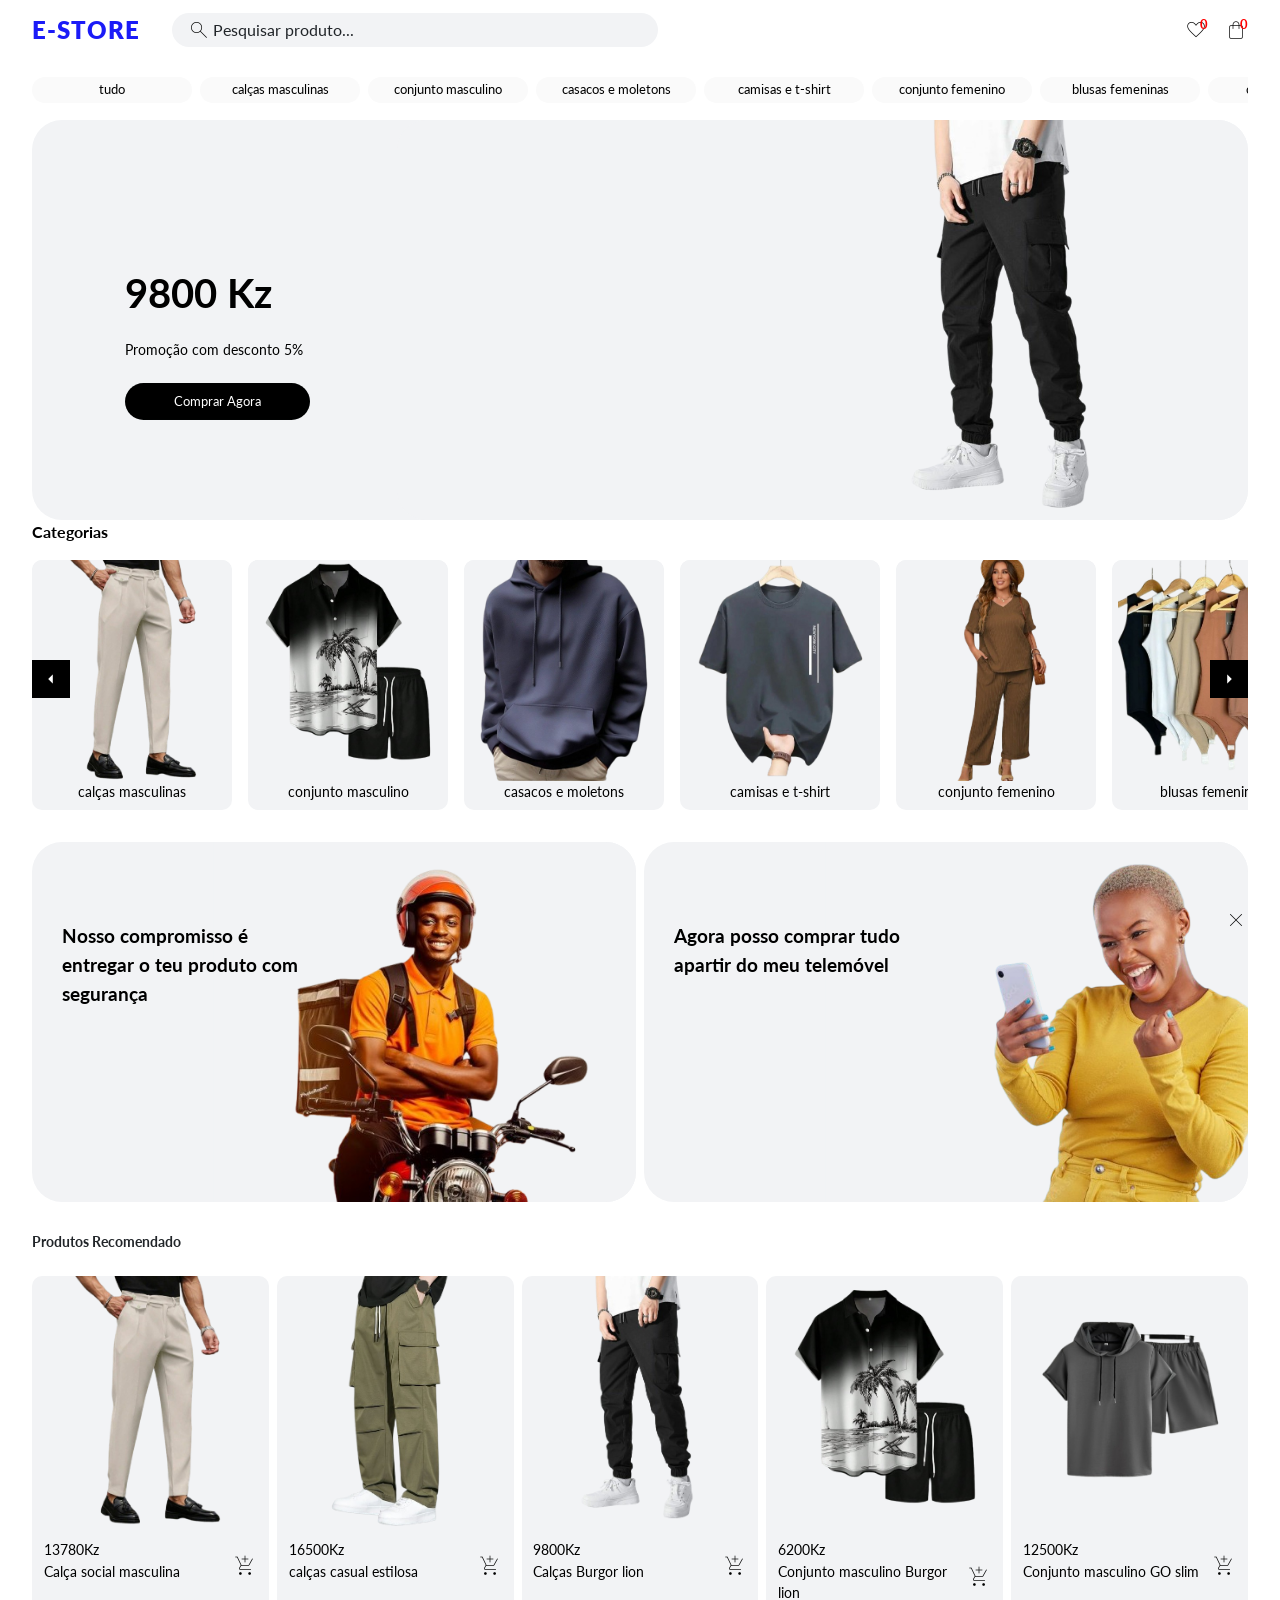
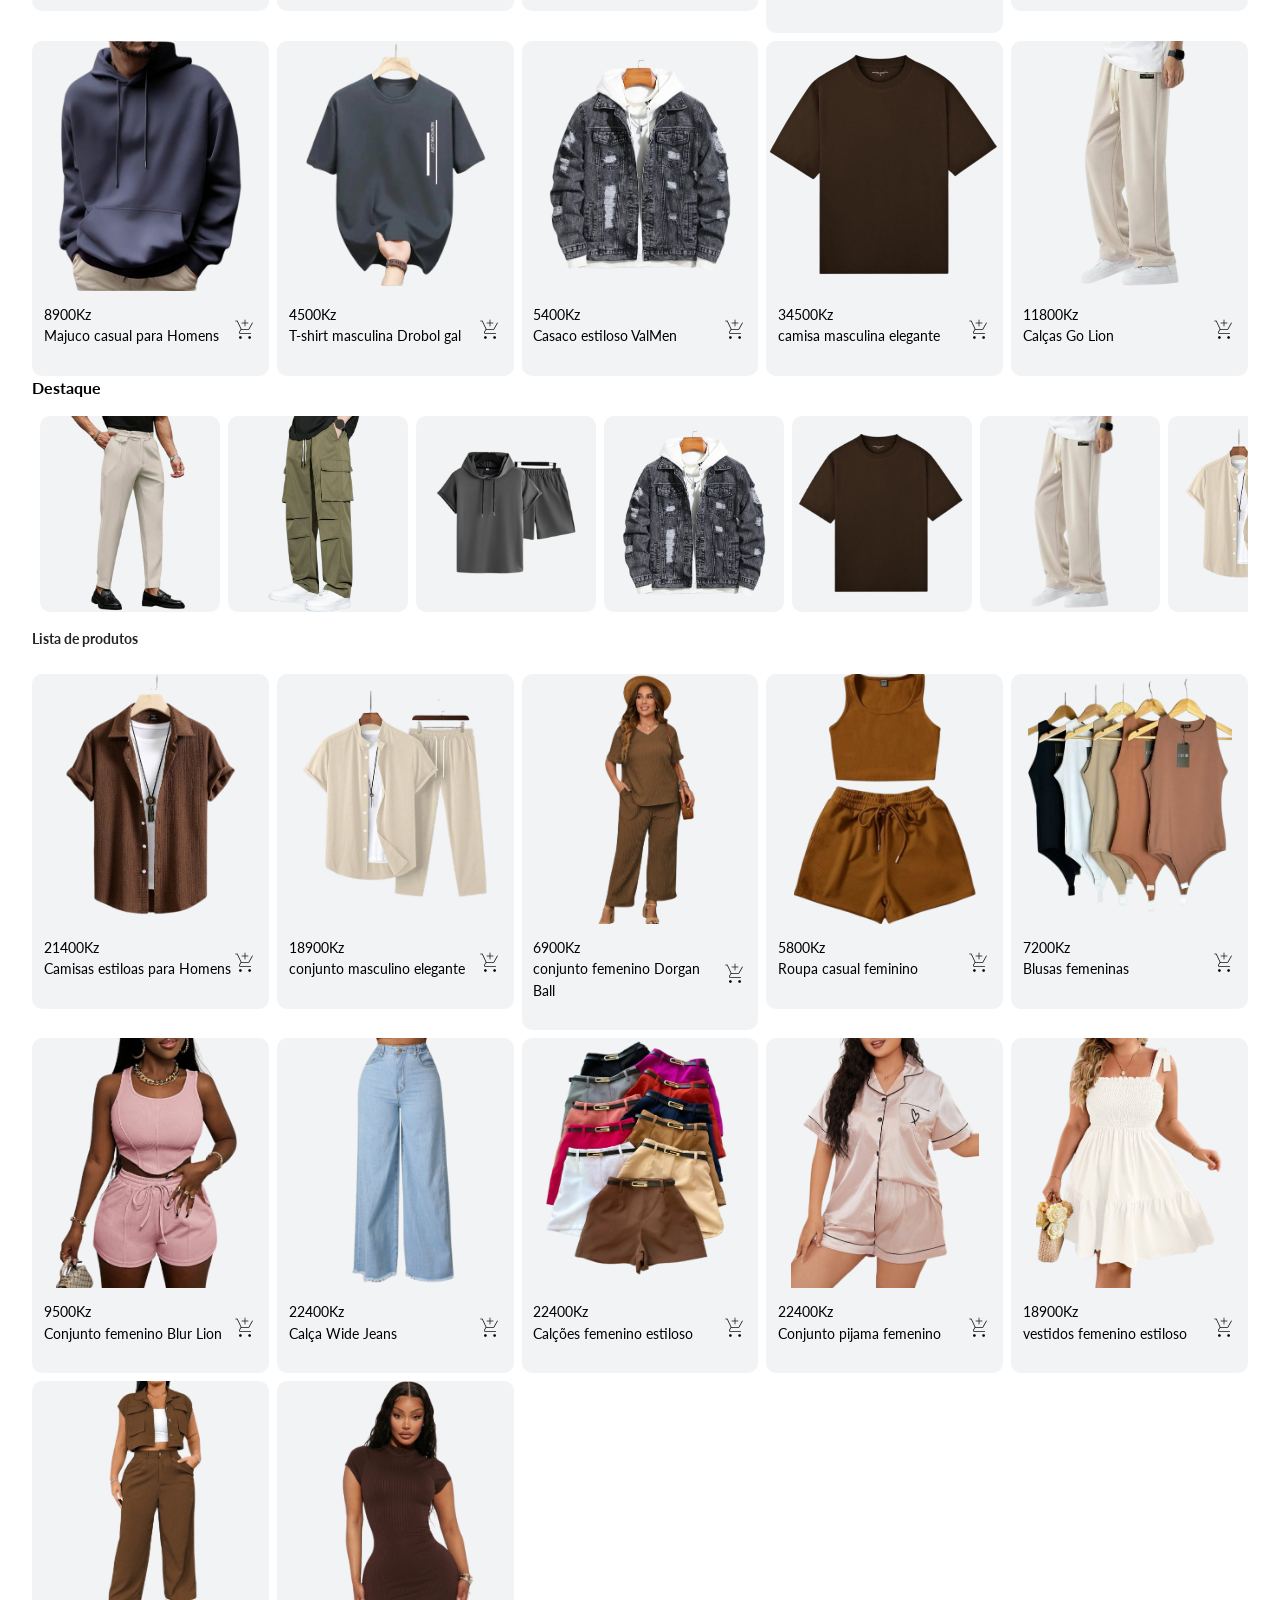
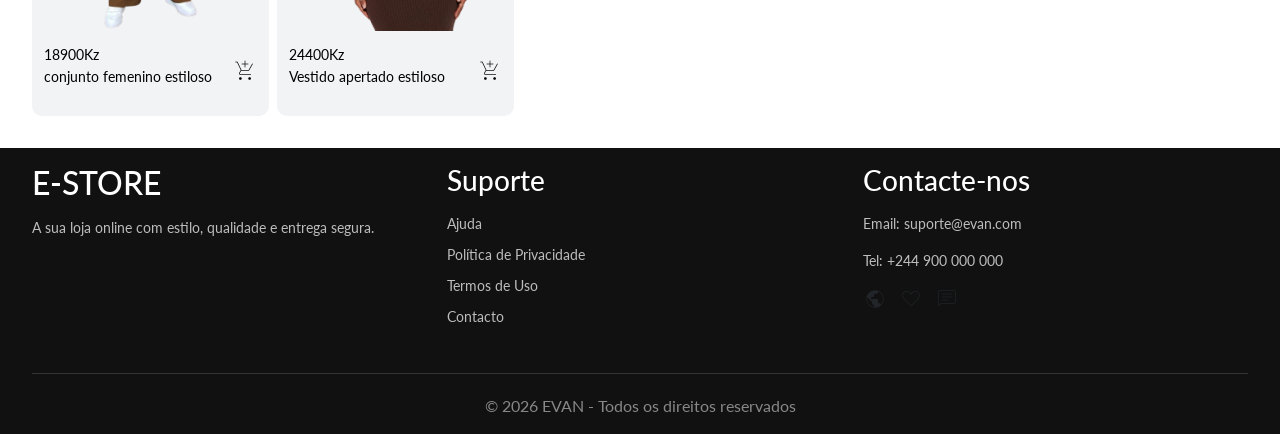
==== commit 6d7664f2: "test : v:100 e-comerce" ====
--- a/index.html
+++ b/index.html
@@ -315,7 +315,7 @@
 
             <!-- Marca -->
             <div class="footer-box">
-               <h2 class="footer-logo">EVAN</h2>
+               <h2 class="footer-logo"> E-STORE </h2>
                <p>
                   A sua loja online com estilo, qualidade e entrega segura.
                </p>
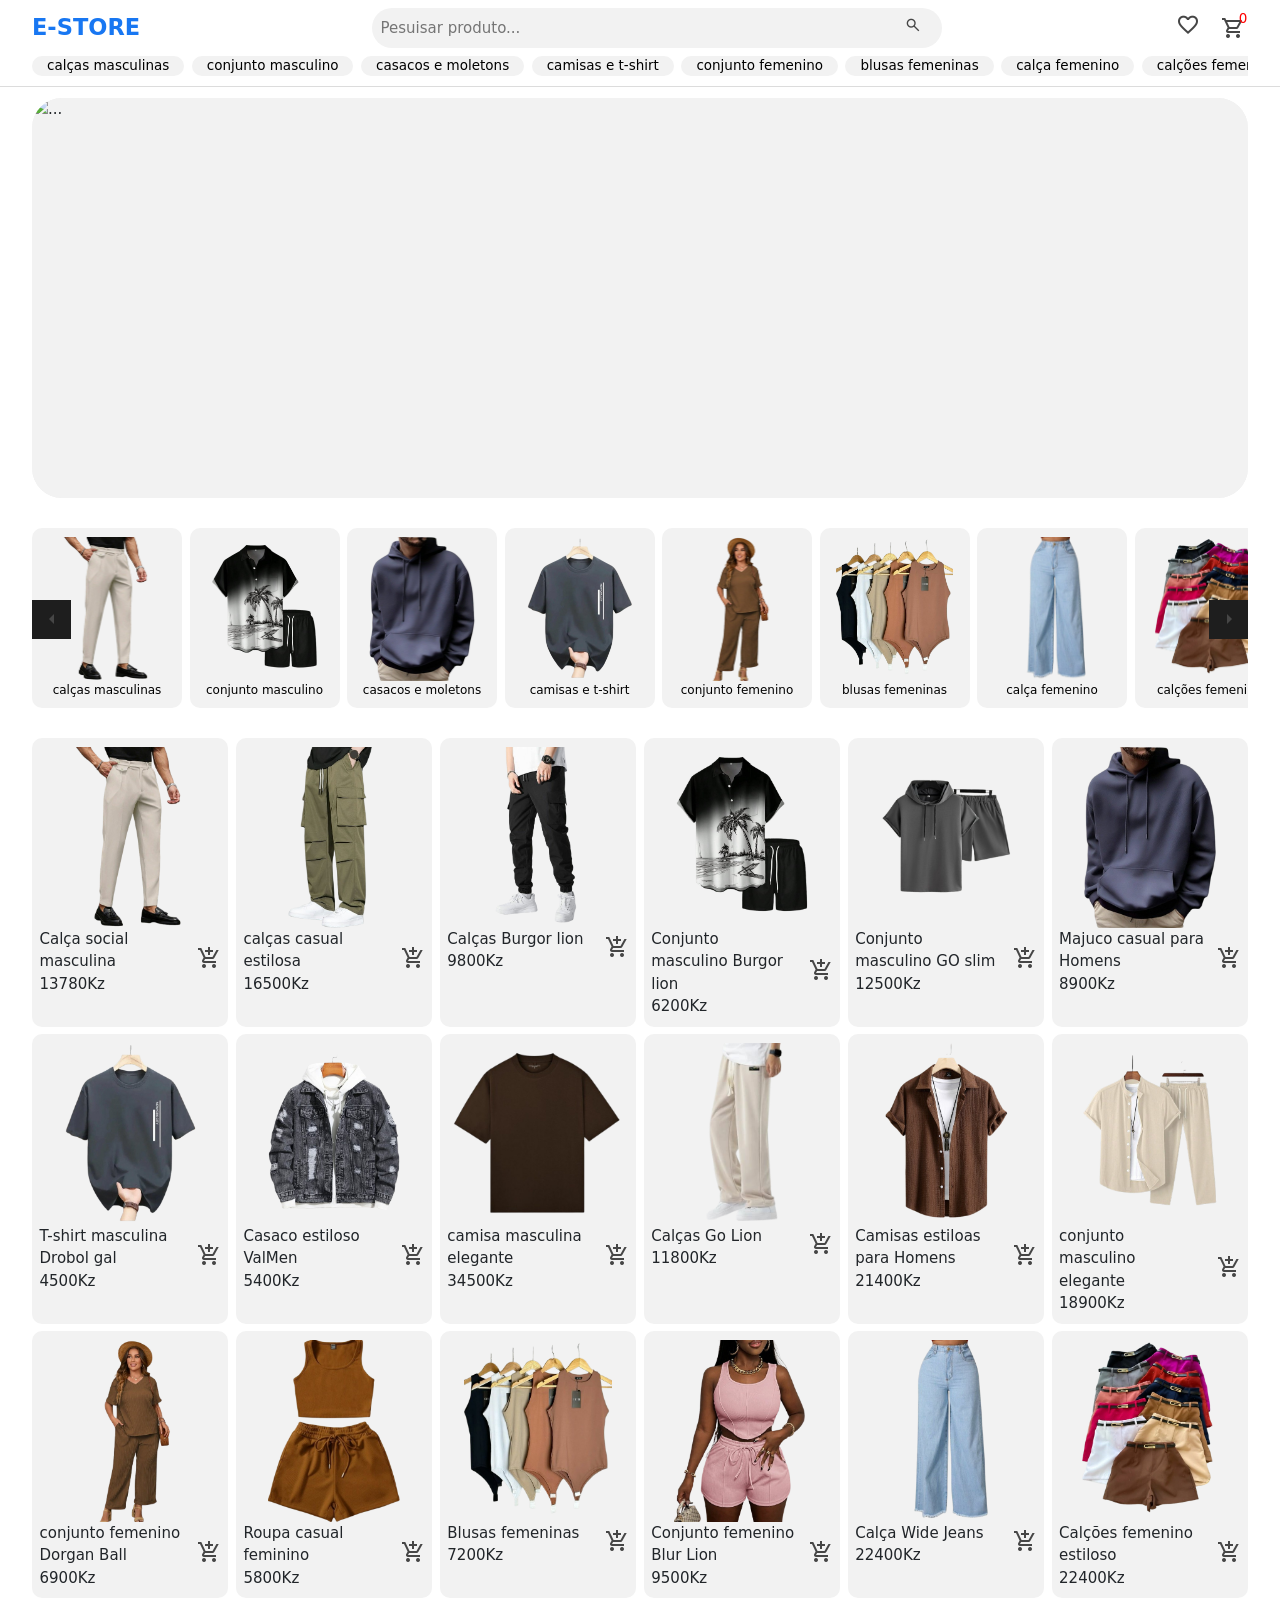
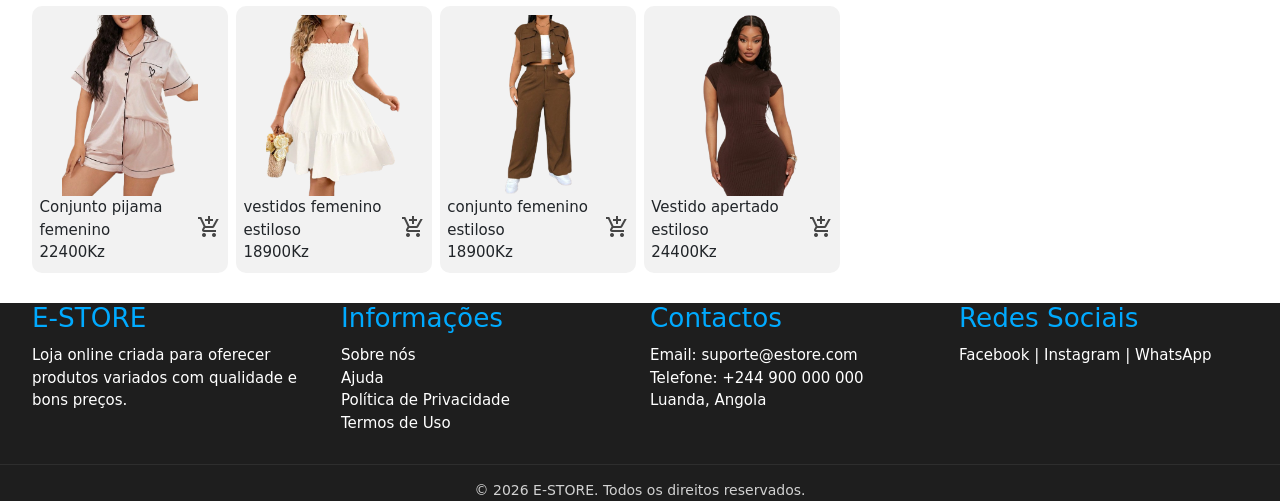
==== commit 194be9ff: "actualização do projecto" ====
--- a/index.html
+++ b/index.html
@@ -1,360 +1,42 @@
 <!DOCTYPE html>
-<html lang="pt-br">
+<html lang="en">
 
 <head>
    <meta charset="UTF-8">
    <meta name="viewport" content="width=device-width, initial-scale=1.0">
-   <link rel="stylesheet" href="ASS/style.css">
+   <link rel="stylesheet" href="css/style.css">
 
+   <!-- LINKS MATERIAL ICONES  -->
+   <link href="https://fonts.googleapis.com/css2?family=Material+Symbols+Outlined" rel="stylesheet" />
+
+   <!-- LINKS BOOSTRAP -->
    <link href="https://cdn.jsdelivr.net/npm/bootstrap@5.3.8/dist/css/bootstrap.min.css" rel="stylesheet"
       integrity="sha384-sRIl4kxILFvY47J16cr9ZwB07vP4J8+LH7qKQnuqkuIAvNWLzeN8tE5YBujZqJLB" crossorigin="anonymous">
 
-   <link rel="stylesheet"
-      href="https://fonts.googleapis.com/css2?family=Material+Symbols+Outlined:opsz,wght,FILL,GRAD@20..48,100..700,0..1,0..200" />
-   <title> E-Store </title>
+   <title> E-STORE </title>
 </head>
 
 <body>
 
-   <!-- header -->
-   <header class="header">
-      <div class="face">
-         <div class="dw-add-menu">
-            <div class="logo">
-               <a href="#" class="E-Store">E-Store</a>
+   <div class="root"></div>
+   <div class="banners">
+      <div id="carouselExampleSlidesOnly" class="carousel slide baners_itens" data-bs-ride="carousel">
+         <div class="carousel-inner baners_itens">
+            <div class="carousel-item active">
+               <img src="imgs/image 1.png"  alt="...">
             </div>
-
-            <label id="label-input" class="abrir-pesquisa" for="input-pesquisar">
-               <div class="face">
-                  <button class="pesquisar">
-                     <span class="material-symbols-outlined">
-                        search
-                     </span>
-                  </button>
-                  <div id="inpuText" class="abrir-pesquisa"> Pesquisar produto... </div>
-               </div>
-            </label>
-         </div>
-
-         <div class="dw-navbar">
-
-            <button id="search" class="abrir-pesquisa">
-               <span class="material-symbols-outlined">
-                  search
-               </span>
-            </button>
-
-            <button class="ver_fovorito link_carrinho none_mobile">
-               <span class="material-symbols-outlined">
-                  favorite
-               </span>
-
-               <span class="numero_favorito">0</span>
-            </button>
-
-            <button class="verItensCarrinho link_carrinho">
-               <span class="material-symbols-outlined">
-                  shopping_bag
-               </span>
-               <span class="numeros_Itens numeros_carrinho"> </span>
-            </button>
+            <div class="carousel-item baners_itens">
+               <img src="imgs/image 5.png"  alt="...">
+            </div>
+            <div class="carousel-item baners_itens">
+               <img src="imgs/image 3.png"  alt="...">
+            </div>
          </div>
       </div>
+   </div>  
 
-      <!-- navegacao mobile -->
-      <nav class="navbar-mobile">
-         <div class="dw-navbar-mobile">
-            <button id="link-mobile">
-               <span class="material-symbols-outlined">
-                  home
-               </span>
-            </button>
-            <span class="span-mobile">Início</span>
-         </div>
-
-         <div class="dw-navbar-mobile">
-            <button id="link-mobile" class="abrir-pesquisa">
-               <span class="material-symbols-outlined">
-                  search
-               </span>
-            </button>
-            <span class="span-mobile">Pesquisar</span>
-         </div>
-
-         <div class="dw-navbar-mobile">
-            <button class="ver_fovorito link_carrinho">
-               <span class="material-symbols-outlined">
-                  favorite
-               </span>
-
-               <span class="numero_favorito">0</span>
-            </button>
-            <span class="span-mobile">fovorito</span>
-         </div>
-
-
-         <div class="dw-navbar-mobile">
-            <button class="verItensCarrinho link_carrinho">
-               <span class="material-symbols-outlined">
-                  shopping_bag
-               </span>
-               <span class="numeros_Itens numeros_carrinho"> 0 </span>
-            </button>
-            <span class="span-mobile">carrinho</span>
-         </div>
-      </nav>
-
-      <div class="header-scroll face">
-         <nav id="scroll-navbar">
-            <button id="links-scroll">Tudo</button>
-         </nav>
-      </div>
-   </header>
-
-
-   <main class="main">
-      <div class="face">
-
-         <!-- sliders -->
-         <div class="sliders">
-            <div id="carouselExampleSlidesOnly" class="carousel slide" data-bs-ride="carousel">
-               <div class="carousel-inner" id="slides_Screen">
-                  <div class="carousel-item active">
-                     <div class="d-block  bannersImg"></div>
-                  </div>
-                  <div class="carousel-item">
-                     <div class="d-block bannersImg"></div>
-                  </div>
-                  <div class="carousel-item">
-                     <div class="d-block  bannersImg"></div>
-                  </div>
-               </div>
-            </div>
-         </div>
-
-
-         <!-- div onde contem titulo categoria e buttons de navegaco-->
-         <div class="dw-text-categorias">
-            <p> Categorias </p>
-         </div>
-
-         <!-- carrossel categoria -->
-         <div class="container_carrossel">
-
-            <button class="button_carrossel button_cr_rith">
-               <span class="material-symbols-outlined">
-                  arrow_right
-               </span>
-            </button>
-
-            <button class="button_carrossel button_cr_left">
-               <span class="material-symbols-outlined">
-                  arrow_left
-               </span>
-            </button>
-
-            <div class="carrossel-categoria">
-               <div class="itens-carrossel">
-
-               </div>
-            </div>
-         </div>
-
-         <!-- banners -->
-         <div class="banners">
-            <!-- primeiro banners -->
-            <div id="carouselExampleSlidesOnly" class="carousel slide" data-bs-ride="carousel">
-               <div class="carousel-inner">
-                  <div class="carousel-item active">
-                     <div class="d-block bannersDois"></div>
-                  </div>
-                  <div class="carousel-item">
-                     <div class="d-block bannersDois"></div>
-                  </div>
-               </div>
-            </div>
-
-
-            <!-- segundo banners -->
-            <div id="carouselExampleSlidesOnly" class="carousel slide" data-bs-ride="carousel">
-               <div class="carousel-inner">
-                  <div class="carousel-item active">
-                     <div class="d-block bannersDois" alt="..."></div>
-                  </div>
-                  <div class="carousel-item">
-                     <div class="d-block bannersDois" alt="..."></div>
-                  </div>
-               </div>
-            </div>
-
-         </div>
-
-         <p class="p_lista"> Produtos Recomendado </p>
-         <!-- produtos a vendas -->
-         <div class="list-produtos">
-
-         </div>
-
-         <!-- produtos com mais destaque -->
-         <p class="text-destaque">Destaque</p>
-         <div class="destaques">
-            <div class="itens-destaques">
-               <button class="view-destque">
-
-               </button>
-            </div>
-         </div>
-
-         <p class="p_lista"> Lista de produtos </p>
-
-
-
-         <!-- segunda lista de Produtos em destaque -->
-         <div class="seg-lista">
-
-         </div>
-
-         <!-- div para o ultimo conteudo da loja -->
-      </div>
-   </main>
-
-   <!-- secctin para segestoes de pesquisas  -->
-   <section class="sugestoes">
-      <div class="face">
-         <section class="sugestoes_container">
-
-            <button class="voltar_segestoes">
-               <span class="material-symbols-outlined"> arrow_back_ios </span>
-            </button>
-
-            <article class="article-inputs">
-               <div class="face">
-                  <button class="button-pesquisar">
-                     <span class="material-symbols-outlined">
-                        search
-                     </span>
-                  </button>
-                  <input type="text" id="input-pesquisar" placeholder="pesquisar produto...">
-               </div>
-            </article>
-         </section>
-
-         <div class="dw-sugestoes">
-
-         </div>
-
-      </div>
-   </section>
-
-   <section class="carrinho">
-      <div class="voltar">
-         <div class="face">
-            <button class="voltar_Button">
-               voltar
-            </button>
-         </div>
-      </div>
-
-      <div class="face" id="faceItens">
-      </div>
-
-      <!-- confirmar dados de compra  -->
-      <div class="dadosDetalhes">
-         <div class="dOremoverDetalhes">
-
-         </div>
-
-         <div class="face" id="face_Compra">
-         </div>
-
-      </div>
-
-      <div class="dO_pagar">
-         <button class="pagamento">
-            comprar
-         </button>
-      </div>
-   </section>
-
-   <section class="ver_itens_carrinho">
-      <div class="face ver_container">
-         <article class="art_ver_remove">
-            <button class="material-symbols-outlined b_ver_remover"> close </button>
-         </article>
-
-         <article class="art_container_ver">
-
-         </article>
-      </div>
-   </section>
-
-   <section class="sect_avisoAdicionar">
-      <article class="face">
-         <div class="processo"></div>
-         <p class="avisoAdicionar"> Item adiconado ao carrinho </p>
-      </article>
-   </section>
-
-   <section class="sect_favorito">
-
-      <div class="content_face">
-         <div class="face face_container_button">
-            <button class="remover_sect_favorito">
-               <span class="material-symbols-outlined"> close </span>
-            </button>
-         </div>
-      </div>
-
-      <div class="face face_favorito"></div>
-   </section>
-
-   <footer class="footer">
-      <div class="face">
-
-         <div class="footer-container">
-
-            <!-- Marca -->
-            <div class="footer-box">
-               <h2 class="footer-logo"> E-STORE </h2>
-               <p>
-                  A sua loja online com estilo, qualidade e entrega segura.
-               </p>
-            </div>
-
-            <!-- Suporte -->
-            <div class="footer-box">
-               <h3>Suporte</h3>
-               <ul>
-                  <li><a href="#">Ajuda</a></li>
-                  <li><a href="#">Política de Privacidade</a></li>
-                  <li><a href="#">Termos de Uso</a></li>
-                  <li><a href="#">Contacto</a></li>
-               </ul>
-            </div>
-
-            <!-- Contactos -->
-            <div class="footer-box">
-               <h3>Contacte-nos</h3>
-               <p>Email: suporte@evan.com</p>
-               <p>Tel: +244 900 000 000</p>
-
-               <div class="footer-social">
-                  <span class="material-symbols-outlined">public</span>
-                  <span class="material-symbols-outlined">favorite</span>
-                  <span class="material-symbols-outlined">chat</span>
-               </div>
-            </div>
-
-         </div>
-
-         <div class="footer-bottom">
-            <p>© 2026 EVAN - Todos os direitos reservados</p>
-         </div>
-
-      </div>
-   </footer>
-
-   <script type="module" src="app.js"></script>
+   <script src="index.js" type="module"></script>
+   <!-- CDN BOSTRAP -->
    <script src="https://cdn.jsdelivr.net/npm/bootstrap@5.3.8/dist/js/bootstrap.bundle.min.js"
       integrity="sha384-FKyoEForCGlyvwx9Hj09JcYn3nv7wiPVlz7YYwJrWVcXK/BmnVDxM+D2scQbITxI"
       crossorigin="anonymous"></script>
--- a/css/style.css
+++ b/css/style.css
@@ -0,0 +1,824 @@
+* {
+   margin: 0 !important;
+   padding: 0 !important;
+}
+
+html,
+body {
+   width: 100%;
+}
+
+html {
+   font-size: 15px;
+}
+
+body {
+   display: flex;
+   flex-direction: column;
+}
+
+.button_relative {
+   display: flex;
+   align-items: center;
+   justify-content: center;
+   position: relative;
+}
+
+.numeros_absulute {
+   position: absolute;
+   transform: translateY(-10px) translateX(10px);
+   font-weight: 500;
+   font-size: 0.9rem;
+   color: red;
+}
+
+input {
+   outline: none;
+   background-color: transparent;
+   border: none;
+}
+
+/* OCULTAR ITENS DO HEADER EM DIFERENTES PAGINA */
+.ocultar {
+   display: none;
+}
+
+
+/* ===================================
+  CONFIGURACOES GERAIS 
+======================================
+*/
+:root {
+   --color-primary: #fff;
+   --cinza-claro: #f2f2f2;
+   --E-STORE: #1877F2;
+
+}
+
+.face {
+   width: 95%;
+   max-width: 1600px;
+   margin: 0 auto !important;
+}
+
+.material-symbols-outlined {
+   font-size: 1.5rem;
+   color: rgb(70, 70, 70);
+}
+
+button {
+   background-color: transparent;
+   border: 0;
+   cursor: pointer;
+}
+
+a {
+   text-decoration: none !important;
+}
+
+.baners {
+   background-color: var(--cinza-claro);
+}
+
+.main {
+   flex: 1;
+}
+
+
+/* ================================
+  HEADER 
+  ==================================
+*/
+.header {
+   position: fixed;
+   top: 0;
+   background-color: var(--color-primary);
+   width: 100%;
+   z-index: 1000;
+   border-bottom: 1px solid gainsboro;
+   padding: 0.5rem 0 !important;
+}
+
+.header_none {
+   position: static;
+}
+
+.header>.face {
+   display: flex;
+   align-items: center;
+   justify-content: space-between;
+}
+
+/* ====================================
+LOGO
+=======================================
+ */
+
+.logo {
+   display: flex;
+   align-items: center;
+   gap: 0.5rem;
+   justify-content: flex-start;
+}
+
+.E-STORE {
+   font-size: 1.5rem;
+   font-weight: 800;
+   color: var(--E-STORE);
+}
+
+/* =========================================================
+  SUGESTOES DE PESQUISA 
+  ==========================================================
+ */
+.container_input {
+   width: 60%;
+   max-width: 600px;
+}
+
+.container_input_activo {
+   width: 100%;
+   max-width: none;
+   position: fixed;
+   top: 0;
+   left: 0;
+   background-color: #fff;
+   z-index: 1000;
+   height: 100vh;
+   padding-top: 1rem !important;
+}
+
+.sugestoes>.face {
+   position: relative;
+}
+
+.sugestoes_input {
+   width: 100%;
+   align-items: center;
+}
+
+.sugestoes_content {
+   width: 100%;
+   display: flex;
+   margin: 0 auto !important;
+   max-width: 600px;
+   background-color: var(--cinza-claro);
+   border-radius: 30px;
+}
+
+.valor_sugestoes {
+   padding: 0.6rem !important;
+   width: 90%;
+   display: flex;
+   align-items: center;
+}
+
+.pesquisar {
+   align-items: center;
+   justify-content: center;
+   width: 10%;
+}
+
+.pesquisar>.material-symbols-outlined {
+   font-size: 1.2rem !important;
+
+}
+
+.container_sugestoes {
+   width: 100%;
+   display: none;
+   flex-direction: column;
+   margin-top: 1rem !important;
+   height: 90vh;
+   overflow-y: auto;
+   position: absolute;
+}
+
+.container_sugestoes.container_sugestoes_activo {
+   display: flex !important;
+}
+
+.buttons_sugestoes {
+   width: 100%;
+   display: flex;
+   align-items: center;
+   gap: 0.5rem;
+   max-width: 600px;
+   margin: 0.2rem auto !important;
+   padding: 0.5rem !important;
+   background-color: var(--cinza-claro);
+   font-size: 0.9rem;
+}
+
+.buttons_sugestoes>.material-symbols-outlined {
+   font-size: 1rem !important;
+}
+
+
+/* ====================================
+container_buttons_list
+=======================================
+ */
+.container_buttons_list {
+   display: flex;
+   align-items: center;
+   justify-content: flex-end;
+   gap: 1rem;
+}
+
+.navbar_mobile {
+   display: none !important;
+}
+
+.button_list {
+   padding: 0.2rem !important;
+}
+
+/* ===================================
+  NABAR SCROLL DO HADER 
+  ====================================
+ */
+.navbar_header {
+   width: 95%;
+   max-width: 1600px;
+   margin: 0 auto !important;
+   overflow-x: hidden;
+   overflow-x: auto;
+   height: 30px;
+   padding-top: 0.5rem !important;
+   scrollbar-width: none;
+}
+
+.navbar_header::-webkit-scrollbar {
+   display: none;
+}
+
+
+.navbar_header>.face {
+   width: 100% !important;
+   display: flex;
+   gap: 0.5rem;
+   height: 100%;
+}
+
+.link_scroll {
+   padding: 0 1rem !important;
+   flex-shrink: 0;
+   background-color: var(--cinza-claro);
+   border-radius: 30px;
+   font-size: 0.9rem;
+   color: #000;
+   height: 20px;
+   display: flex !important;
+   align-items: center !important;
+   justify-content: start !important;
+}
+
+/* ====================================================
+CONTEUDO PRINCIPAL
+======================================================
+ */
+.main {
+   width: 100%;
+   padding-top: 6.5rem !important;
+   padding-bottom: 2rem !important;
+}
+
+.main_activo {
+   padding-top: 2rem !important;
+}
+
+/* ======================================== 
+BANNERS
+===========================================
+*/
+.baners_itens {
+   width: 100% !important;
+   height: 400px !important;
+   border-radius: 30px;
+   background-color: var(--cinza-claro);
+}
+
+.carousel-item img {
+   width: 100% !important;
+   height: 100% !important;
+   object-fit: contain;
+   border-radius: 30px;
+}
+
+/*========================= 
+   CONTAINER MAIN
+ ==========================*/
+.container_main {
+   margin-top: 2rem !important;
+   display: grid;
+   grid-template-columns: repeat(6, 1fr);
+   gap: 0.5rem;
+}
+
+.containers_list_itens {
+   background-color: var(--cinza-claro);
+   padding: 0.6rem 0.5rem !important;
+   overflow: hidden;
+   border-radius: 10px;
+}
+
+.container_img {
+   width: 100%;
+   height: auto;
+   max-height: 300px;
+   aspect-ratio: 1/1;
+   object-fit: contain;
+   cursor: pointer;
+}
+
+.container_detaila {
+   width: 100%;
+   display: flex;
+   align-items: center;
+   justify-content: space-between;
+}
+
+.content_itens {
+   max-width: 80%;
+}
+
+
+/* =======================================================
+CARROSSEL SCROL
+==========================================================
+*/
+.container_carrossel {
+   height: 180px;
+   margin: 2rem auto !important;
+   position: relative;
+}
+
+.buttons_carrossel {
+   position: absolute;
+   top: 40%;
+   background-color: #1e1e1e;
+   color: #fff;
+   z-index: 1;
+}
+
+.rith {
+   right: 0;
+}
+
+.buttons_carrossel>.material-symbols-outlined {
+   padding: 0.5rem !important;
+}
+
+.carrossel {
+   position: relative;
+   height: 100%;
+   width: 100%;
+   overflow-x: hidden;
+   overflow-x: auto;
+   scroll-snap-type: x mandatory;
+   scroll-behavior: smooth;
+   scrollbar-width: none;
+   margin: 2rem 0 !important;
+}
+
+.carrossel::-webkit-scrollbar {
+   display: none;
+}
+
+.carrossel_itens {
+   height: 100%;
+   display: flex;
+   position: absolute;
+   gap: 0.5rem;
+}
+
+.itens_carrossel_content {
+   width: 150px;
+   height: 100%;
+   background-color: var(--cinza-claro);
+   border-radius: 10px;
+   scroll-snap-align: start;
+}
+
+.img_category {
+   width: 100%;
+   height: 80%;
+   object-fit: contain;
+}
+
+.texto_container {
+   font-size: 0.8rem;
+   color: #000;
+   text-align: center;
+}
+
+/* =========================================== 
+  SEGUND BANNERS 
+===============================================*/
+.container_second_banners {
+   display: grid;
+   grid-template-columns: repeat(2, 1fr);
+   margin-top: 2rem !important;
+   gap: 0.5rem;
+}
+
+.container_second_banners>.baners_second {
+   height: 300px !important;
+}
+
+/* ===================================
+ FOOTER 
+ =====================================
+ */
+.footer {
+   width: 100%;
+   background: #1e1e1e;
+   color: #fff;
+   height: fit-content;
+}
+
+.footer-content {
+   display: flex;
+   flex-wrap: wrap;
+   justify-content: space-between;
+   gap: 20px;
+}
+
+.footer-section {
+   flex: 1;
+   min-width: 200px;
+}
+
+.footer-section h3 {
+   color: #00aaff;
+   margin-bottom: 10px !important;
+}
+
+.footer-section ul {
+   list-style: none;
+}
+
+.footer-section ul li {
+   margin-bottom: 8px;
+   cursor: pointer;
+   transition: 0.3s;
+}
+
+.footer-section ul li:hover {
+   color: #00aaff;
+}
+
+.footer-bottom {
+   text-align: center;
+   margin-top: 30px !important;
+   padding-top: 15px !important;
+   border-top: 1px solid #333;
+   font-size: 14px;
+   opacity: 0.8;
+}
+
+
+/* =====================================================
+  CONFIGURACOES DA PAGINA DETALHES
+========================================================
+*/
+
+.container_detalhes {
+   width: 100%;
+}
+
+.container_detalhes>.face {
+   display: grid;
+   grid-template-columns: 1fr 1.5fr;
+   gap: 1rem;
+}
+
+.carrossel_imgs {
+   position: relative;
+   height: 450px;
+}
+
+.button_detalhes {
+   position: absolute;
+   top: 45%;
+}
+
+.button_detalhes>.material-symbols-outlined {
+   font-size: 2.5rem !important;
+}
+
+.riht {
+   right: 0;
+}
+
+.container_carrosel_imgs {
+   display: flex;
+   gap: 0.5rem;
+   height: 100%;
+   width: 100%;
+   overflow-x: hidden;
+   overflow-x: auto;
+   scroll-snap-type: x mandatory;
+   scroll-behavior: smooth;
+   scrollbar-width: none;
+}
+
+.container_carrosel_imgs::-webkit-scrollbar {
+   display: none;
+}
+
+.scrroll_container_imgs {
+   width: 80%;
+   height: 100%;
+   background-color: var(--cinza-claro);
+   flex-shrink: 0;
+   scroll-snap-align: start;
+   object-fit: contain;
+}
+
+.content_detalhes {
+   display: flex;
+   flex-direction: column;
+   padding: 3rem !important;
+}
+
+.nome_iten {
+   font-weight: bolder;
+   font-size: 1.5rem;
+   padding-top: 1rem !important;
+}
+
+.precoBox_h2 {
+   font-size: 1.5rem;
+   padding-top: 0.5rem !important;
+}
+
+.descricao {
+   color: #000;
+   padding-top: 1rem !important;
+   font-size: 1rem;
+}
+
+.container_dados_radios {
+   padding: 1rem 0 !important;
+   display: flex;
+   gap: 0.5rem;
+}
+
+.label_inputs {
+   padding: 0.5rem 1rem !important;
+   border: 1px solid black;
+}
+
+/* BUTTON ACCOES  */
+.container_btns_accao>.face {
+   display: flex;
+   gap: 1rem;
+}
+
+.buttons_accao {
+   font-size: 0.9rem;
+}
+
+.btn_favorito {
+   border: 1px solid #000;
+   width: 40px;
+   height: 40px;
+   border-radius: 50%;
+   display: flex;
+   align-items: center;
+   justify-content: center;
+}
+
+.btn_favorito>.material-symbols-outlined {
+   color: #000;
+}
+
+.btns_semilares {
+   padding: 0.5rem 2rem !important;
+   border-radius: 30px;
+}
+
+.btn_pedido {
+   background-color: var(--cinza-claro);
+}
+
+.btn_carrinho {
+   background-color: #1e1e1e;
+   color: #fff;
+}
+
+
+/* ================================
+RESPONSIVIDADE 
+===================================
+*/
+@media (max-width : 1220px) {
+
+   /* ===========================
+      CONTAINER INPUT 
+   ==============================
+    */
+   .container_input {
+      width: 60%;
+      max-width: none;
+   }
+
+   .container_input_activo {
+      width: 100%;
+      max-width: none;
+   }
+
+   .container_main {
+      grid-template-columns: repeat(4, 1fr);
+   }
+
+   /* ======================================== 
+     BANNERS
+    ===========================================
+   */
+   .baners_itens {
+      width: 100% !important;
+      height: 300px !important;
+      border-radius: 30px;
+      background-color: var(--cinza-claro);
+   }
+
+   /* =======================================================
+   CATEGORIAS 
+    =========================================================
+   */
+   .container_carrossel {
+      height: 150px;
+      margin: 2rem auto !important;
+      position: relative;
+   }
+
+
+   .itens_carrossel_content {
+      width: 130px;
+   }
+
+   .texto_container {
+      font-size: 0.8rem;
+      border-radius: 10px;
+   }
+
+   /*  =====================================
+       CONFIGURACOES DA PAGINA DE DETALHES
+      =====================================
+   */
+   .container_detalhes>.face {
+      display: grid;
+      grid-template-columns: 1fr;
+   }
+
+}
+
+@media (max-width : 600px) {
+
+   /* ================================
+       CONFIGURACOES PARA O MOBILE 
+     =================================
+   */
+   .ocultar_mobile {
+      display: none;
+   }
+
+   /* ================================
+     HEADER 
+       ==================================
+    */
+   .header>.face {
+      display: flex;
+      align-items: center;
+      justify-content: space-between;
+   }
+
+   /* ===========================
+      CONTAINER INPUT 
+   ==============================
+    */
+   .container_input {
+      width: 90%;
+      max-width: none;
+   }
+
+   .container_input_activo {
+      width: 100%;
+      max-width: none;
+   }
+
+   .navbar_mobile {
+      width: 100%;
+      display: flex !important;
+      position: fixed;
+      bottom: 0;
+      left: 0;
+      background-color: var(--color-primary);
+      border: 1px solid gainsboro;
+      z-index: 1000;
+   }
+
+   .navbar_mobile>.face {
+      display: flex;
+      justify-content: space-between;
+   }
+
+   .link_mobile {
+      display: flex;
+      align-items: center;
+      justify-content: center;
+      flex-direction: column;
+      padding: 0.5rem !important;
+   }
+
+   .link_activo .material-symbols-outlined {
+      color: var(--E-STORE);
+   }
+
+   .link_activo .text_span_link {
+      color: var(--E-STORE);
+      transition: 1s ease-in-out;
+   }
+
+   .text_span_link {
+      font-size: 0.8rem;
+      transition: 1s ease-in-out;
+   }
+
+   .abslute_mobile {
+      transform: translateY(-15px) translateX(10px);
+   }
+
+   /* ===================================
+    MAIN
+    =====================================
+   */
+   .container_main {
+      grid-template-columns: repeat(2, 1fr);
+   }
+
+   /*======================================== 
+        BANNERS
+      ===========================================
+    */
+   .baners_itens {
+      width: 100% !important;
+      height: 200px !important;
+      border-radius: 30px;
+      background-color: var(--cinza-claro);
+   }
+
+   .carousel-item img {
+      width: 100% !important;
+      height: 100% !important;
+      object-fit: contain;
+      border-radius: 30px;
+   }
+
+   /* =====================================
+       CONFIGURACOES DA PAGINA DE DETALHES
+      =====================================
+   */
+
+
+   .scrroll_container_imgs {
+      width: 100%;
+   }
+
+   .content_detalhes {
+      padding: 0 !important;
+   }
+
+
+   /* BUTTON ACCOES  */
+   .container_btns_accao {
+      width: 100%;
+      position: fixed;
+      bottom: 0;
+      left: 0;
+      background-color: var(--color-primary);
+      z-index: 50;
+      padding: 1rem 0 !important;
+   }
+
+
+   .container_btns_accao>.face {
+      display: grid;
+      grid-template-columns: 0.2fr 1fr 1fr;
+      align-items: center;
+      gap: 0.5rem;
+   }
+
+   .buttons_accao {
+      padding: 0 !important;
+   }
+
+   .btns_semilares {
+      padding: 0.5rem 0 !important;
+      width: 100%;
+   }
+
+}
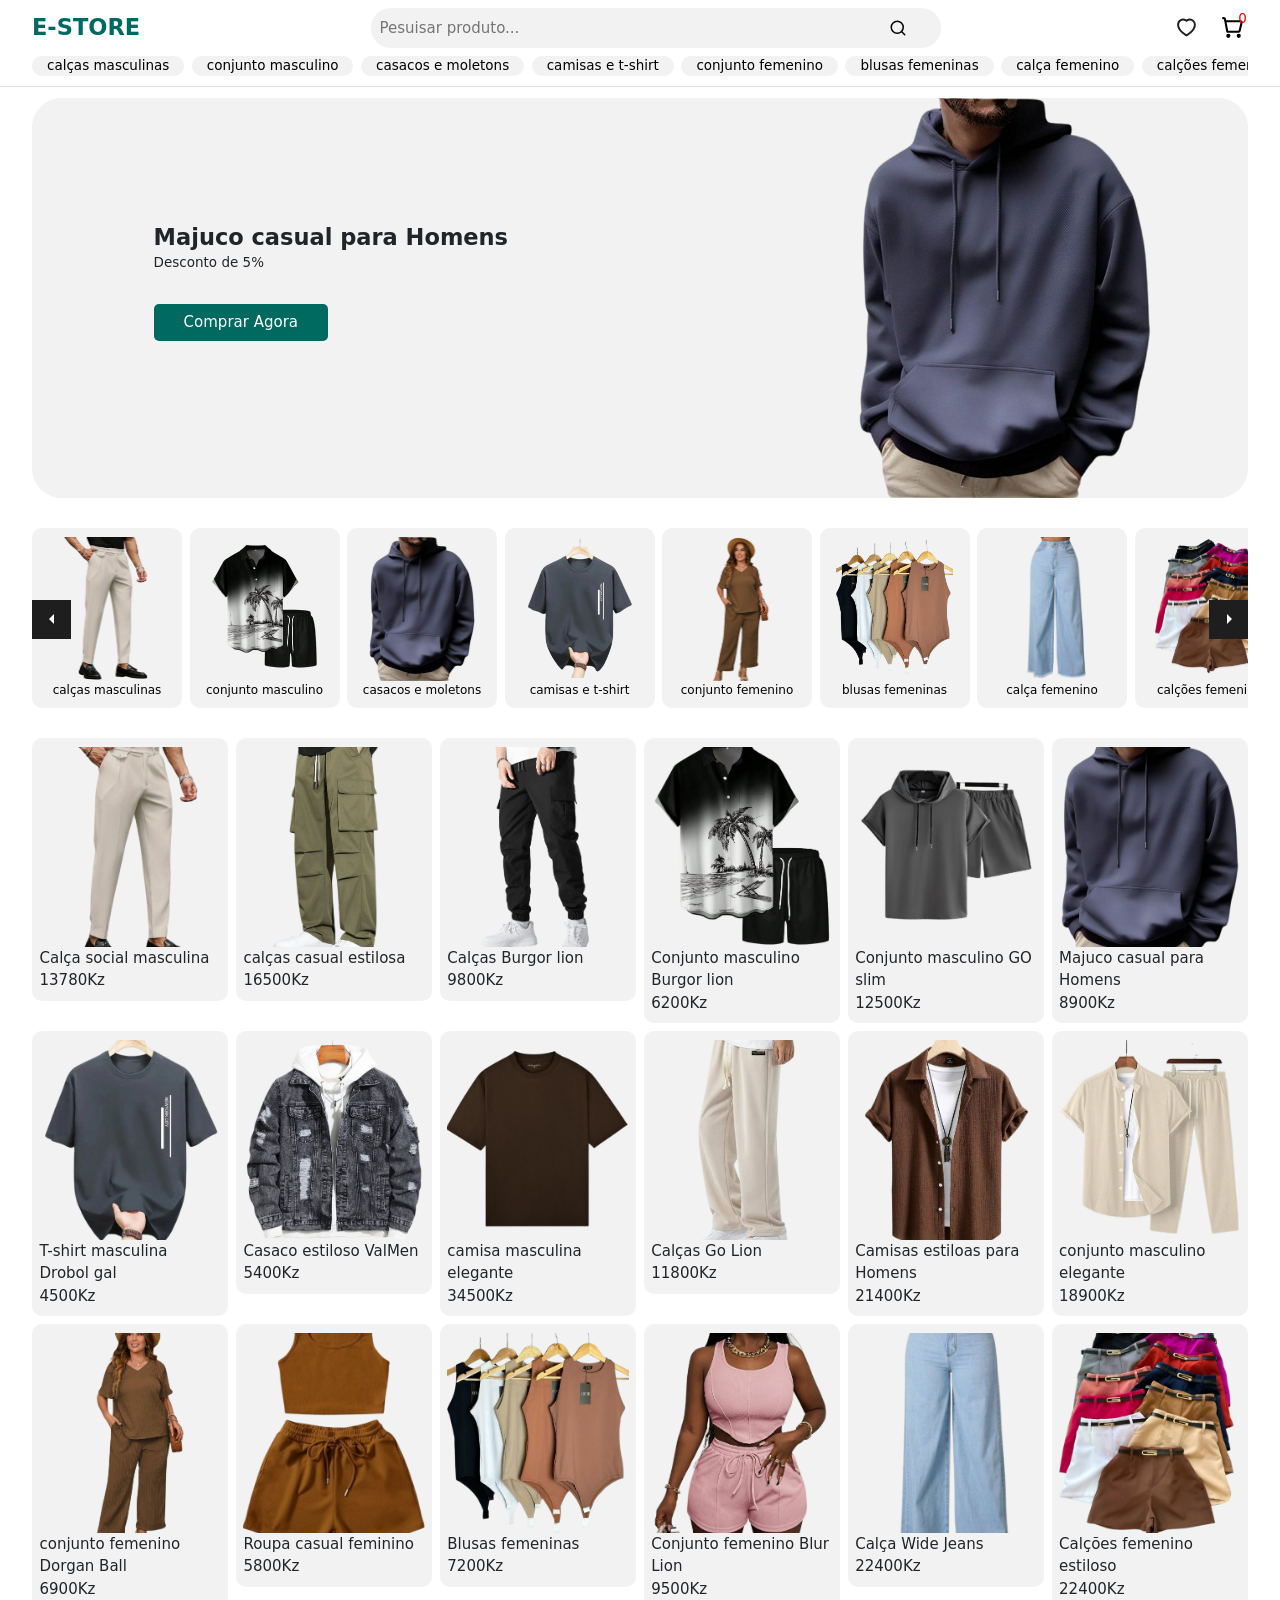
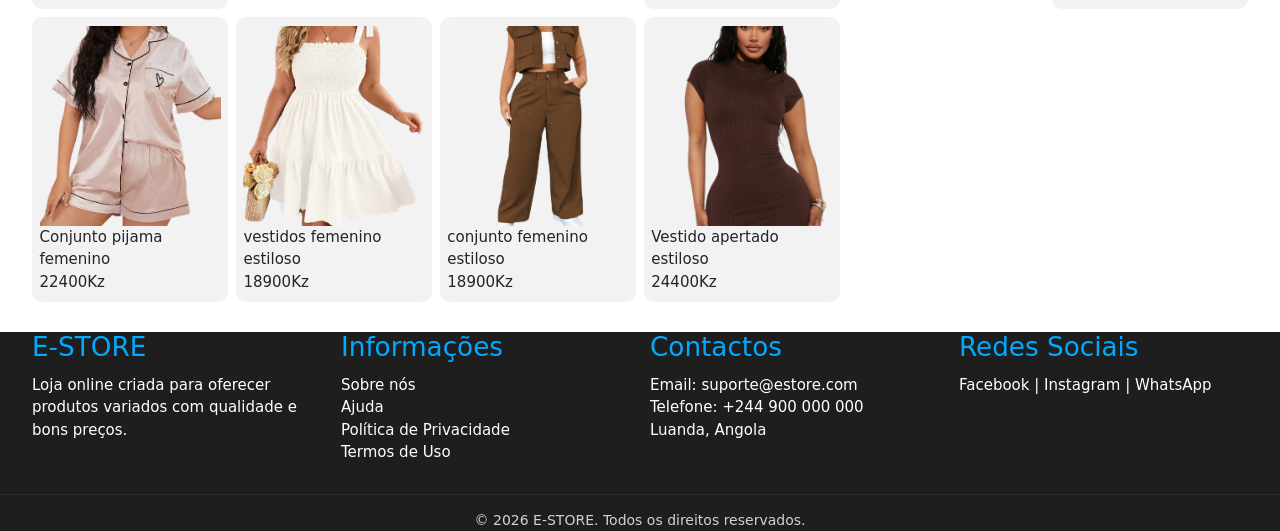
==== commit c55723de: "nova versao" ====
--- a/index.html
+++ b/index.html
@@ -18,22 +18,64 @@
 
 <body>
 
+
+
    <div class="root"></div>
    <div class="banners">
       <div id="carouselExampleSlidesOnly" class="carousel slide baners_itens" data-bs-ride="carousel">
          <div class="carousel-inner baners_itens">
-            <div class="carousel-item active">
-               <img src="imgs/image 1.png"  alt="...">
+            <div class="carousel-item active itn_promo">
+
+               <div class="carrousel_promo">
+                  <img class="img_promo">
+
+                  <div class="container_promo">
+                     <h2 class="title_promo"></h2>
+                     <span class="txt_promo"> </span>
+                  </div>
+
+                  <div class="container_promo">
+                     <button class="btn_promo"> </button>
+                  </div>
+               </div>
+
             </div>
+
             <div class="carousel-item baners_itens">
-               <img src="imgs/image 5.png"  alt="...">
+
+               <div class="carrousel_promo">
+                  <img class="img_promo">
+
+                  <div class="container_promo">
+                     <h2 class="title_promo"></h2>
+                     <span class="txt_promo"> </span>
+                  </div>
+
+                  <div class="container_promo">
+                     <button class="btn_promo"> </button>
+                  </div>
+
+               </div>
             </div>
+
             <div class="carousel-item baners_itens">
-               <img src="imgs/image 3.png"  alt="...">
+
+               <div class="carrousel_promo">
+                  <img class="img_promo">
+
+                  <div class="container_promo">
+                     <h2 class="title_promo"></h2>
+                     <span class="txt_promo"> </span>
+                  </div>
+
+                  <div class="container_promo">
+                     <button class="btn_promo"> </button>
+                  </div>
+               </div>
             </div>
          </div>
       </div>
-   </div>  
+   </div>
 
    <script src="index.js" type="module"></script>
    <!-- CDN BOSTRAP -->
--- a/css/style.css
+++ b/css/style.css
@@ -15,6 +15,7 @@
 body {
    display: flex;
    flex-direction: column;
+   background-color: var(--color-primary);
 }
 
 .button_relative {
@@ -40,19 +41,28 @@
 
 /* OCULTAR ITENS DO HEADER EM DIFERENTES PAGINA */
 .ocultar {
-   display: none;
-}
-
+   display: none !important;
+}
+
+
+.svgs {
+   width: 25px;
+   object-fit: contain;
+   aspect-ratio: 1/1;
+}
 
 /* ===================================
   CONFIGURACOES GERAIS 
 ======================================
 */
 :root {
-   --color-primary: #fff;
+   --color-header: #fff;
+   --color-primary: #F8F9FE;
    --cinza-claro: #f2f2f2;
-   --E-STORE: #1877F2;
-
+   --E-STORE: #006A60;
+   --color-add: #006A60;
+   --color-promocao: #80F2E1;
+   --color-border: #090B0A;
 }
 
 .face {
@@ -61,10 +71,6 @@
    margin: 0 auto !important;
 }
 
-.material-symbols-outlined {
-   font-size: 1.5rem;
-   color: rgb(70, 70, 70);
-}
 
 button {
    background-color: transparent;
@@ -92,7 +98,7 @@
 .header {
    position: fixed;
    top: 0;
-   background-color: var(--color-primary);
+   background-color: var(--color-header);
    width: 100%;
    z-index: 1000;
    border-bottom: 1px solid gainsboro;
@@ -168,20 +174,22 @@
 
 .valor_sugestoes {
    padding: 0.6rem !important;
-   width: 90%;
+   width: 85%;
    display: flex;
    align-items: center;
 }
 
 .pesquisar {
+   display: flex;
    align-items: center;
    justify-content: center;
-   width: 10%;
-}
-
-.pesquisar>.material-symbols-outlined {
-   font-size: 1.2rem !important;
-
+   width: 15%;
+}
+
+.pesquisa_svgs {
+   width: 18px;
+   object-fit: contain;
+   aspect-ratio: 1/1;
 }
 
 .container_sugestoes {
@@ -209,11 +217,6 @@
    background-color: var(--cinza-claro);
    font-size: 0.9rem;
 }
-
-.buttons_sugestoes>.material-symbols-outlined {
-   font-size: 1rem !important;
-}
-
 
 /* ====================================
 container_buttons_list
@@ -289,7 +292,7 @@
 }
 
 /* ======================================== 
-BANNERS
+  BANNERS
 ===========================================
 */
 .baners_itens {
@@ -299,11 +302,55 @@
    background-color: var(--cinza-claro);
 }
 
-.carousel-item img {
-   width: 100% !important;
-   height: 100% !important;
+.itn_promo {
+   width: 100%;
+   height: 100%;
+   border-radius: 30px;
+}
+
+.carrousel_promo {
+   width: 100%;
+   height: 100%;
+   border-radius: 30px;
+   position: relative;
+   overflow: hidden;
+   display: flex;
+   flex-direction: column;
+   align-items: start;
+   justify-content: center;
+}
+
+.img_promo {
+   position: absolute;
+   width: 100%;
+   height: 100%;
    object-fit: contain;
-   border-radius: 30px;
+   transform: translateX(30%);
+}
+
+.container_promo {
+   margin-left: 10% !important;
+   width: 80%;
+}
+
+.title_promo {
+   font-size: 1.5rem;
+   max-width: 50%;
+   font-weight: bolder;
+   text-align: start;
+}
+
+.txt_promo {
+   font-size: 0.9rem;
+}
+
+.btn_promo {
+   padding: 0.5rem 2rem !important;
+   margin: 2rem 0 !important;
+   background-color: var(--color-add);
+   color: #fff;
+   font-size: 1rem;
+   border-radius: 5px;
 }
 
 /*========================= 
@@ -321,14 +368,14 @@
    padding: 0.6rem 0.5rem !important;
    overflow: hidden;
    border-radius: 10px;
+   height: fit-content;
 }
 
 .container_img {
    width: 100%;
-   height: auto;
-   max-height: 300px;
+   height: 200px;
    aspect-ratio: 1/1;
-   object-fit: contain;
+   object-fit: cover;
    cursor: pointer;
 }
 
@@ -336,11 +383,8 @@
    width: 100%;
    display: flex;
    align-items: center;
-   justify-content: space-between;
-}
-
-.content_itens {
-   max-width: 80%;
+   justify-content: start;
+   max-height: 100px;
 }
 
 
@@ -413,6 +457,7 @@
    text-align: center;
 }
 
+
 /* =========================================== 
   SEGUND BANNERS 
 ===============================================*/
@@ -435,7 +480,7 @@
    width: 100%;
    background: #1e1e1e;
    color: #fff;
-   height: fit-content;
+
 }
 
 .footer-content {
@@ -483,14 +528,13 @@
   CONFIGURACOES DA PAGINA DETALHES
 ========================================================
 */
-
 .container_detalhes {
    width: 100%;
 }
 
 .container_detalhes>.face {
    display: grid;
-   grid-template-columns: 1fr 1.5fr;
+   grid-template-columns: 1fr 1fr;
    gap: 1rem;
 }
 
@@ -540,24 +584,24 @@
 .content_detalhes {
    display: flex;
    flex-direction: column;
-   padding: 3rem !important;
+   padding: 2rem !important;
 }
 
 .nome_iten {
    font-weight: bolder;
    font-size: 1.5rem;
-   padding-top: 1rem !important;
 }
 
 .precoBox_h2 {
    font-size: 1.5rem;
-   padding-top: 0.5rem !important;
+   padding-top: 1rem !important;
 }
 
 .descricao {
    color: #000;
-   padding-top: 1rem !important;
+   padding-top: 2rem !important;
    font-size: 1rem;
+   max-width: 400px;
 }
 
 .container_dados_radios {
@@ -574,6 +618,7 @@
 /* BUTTON ACCOES  */
 .container_btns_accao>.face {
    display: flex;
+   flex-direction: column;
    gap: 1rem;
 }
 
@@ -596,21 +641,289 @@
 }
 
 .btns_semilares {
-   padding: 0.5rem 2rem !important;
+   padding: 1rem 0 !important;
+   border-radius: 5px;
+}
+
+.btn_pedido {
+   border: 1px solid var(--color-border);
+}
+
+.btn_carrinho {
+   background-color: var(--color-add);
+   color: #fff;
+}
+
+
+/* CONTAINER EMCREMENTRO E DECREMENTO */
+.container_encremento {
+   padding: 0.1rem 0.5rem !important;
+   display: flex;
+   gap: 1rem;
+   width: fit-content;
+   align-items: center;
    border-radius: 30px;
-}
-
-.btn_pedido {
+   border: 1px solid #000;
+   margin: 1rem 0 !important;
+}
+
+.button_quantidade {
+   padding: 0.5rem !important;
+   font-size: 1rem;
+}
+
+.numero_quantidade {
+   font-size: 0.9rem;
+   font-weight: 500;
+   color: #000;
+}
+
+/* CONTAINER OPCOES  */
+.container_opces {
+   display: flex;
+   margin: 1rem 0 !important;
+   flex-direction: column;
+}
+
+.opces_content {
+   display: flex;
+   gap: 0.5rem;
+   margin: 1rem 0 !important;
+}
+
+.labeis_itens {
+   font-size: 0.9rem;
+   text-transform: capitalize;
+   padding: 0.5rem !important;
+   border: 1px solid transparent;
+   border-radius: 5px;
+   cursor: pointer;
    background-color: var(--cinza-claro);
 }
 
-.btn_carrinho {
-   background-color: #1e1e1e;
+.label_activo {
+   border: 1px solid var(--color-border);
+   color: var(--color-border);
+   ;
+}
+
+.img_sg_in {
+   width: 100%;
+   height: auto;
+   max-height: 150px;
+   object-fit: cover;
+   border-radius: 30px;
+}
+
+/* 
+  =======================================================
+    CONTAINER INFORMACOES
+  =======================================================
+ */
+.container_informacoes {
+   top: 0;
+   position: fixed;
+   width: 100%;
+   height: 100%;
+   z-index: 1000;
+   display: none;
+   align-items: center;
+   justify-content: center;
+}
+
+.container_informacoes>.face {
+   height: 80%;
+   max-width: 800px;
+   display: grid;
+   align-items: center;
+   grid-template-columns: repeat(2, 1fr);
+   background-color: #fff;
+   box-shadow: 0px 0px 10px 1px #000;
+   border-radius: 30px;
+   position: relative;
+}
+
+.rm_inf {
+   position: absolute;
+   top: 10px;
+   right: 50px;
+   padding: 1rem !important;
+   background-color: #000;
    color: #fff;
 }
 
-
-/* ================================
+.inf_cont {
+   padding: 2rem !important;
+}
+
+.img_inf_itn {
+   width: 100%;
+   max-height: 300px;
+   object-fit: contain;
+   aspect-ratio: 1/1;
+}
+
+.txt_inf {
+   padding-top: 2rem !important;
+}
+
+.iten_inf {
+   display: flex;
+   gap: 0.5rem;
+   padding: 0.5rem 0 !important;
+   margin: 2rem 0 !important;
+}
+
+.sp_quant {
+   display: flex;
+   padding: 0.5rem 0 !important;
+}
+
+.ct_inf_buttons {
+   margin: 1rem 0 !important;
+}
+
+.bt_fn {
+   padding: 1rem 2.5rem !important;
+   background-color: var(--color-add);
+   color: #fff;
+   border-radius: 10px;
+}
+
+/*  ===================================================
+     CONTAIENER LIST  ( PAGINA LISTA)
+    ====================================================
+ */
+.grid_list {
+   display: flex;
+   flex-direction: column;
+}
+
+.inf_cbc {
+   padding: 2rem 0 !important;
+}
+
+.inf_txt_cbc {
+   font-size: 0.9rem;
+   margin-top: 0.2rem !important;
+}
+
+
+.cont_list_pr {
+   max-width: 650px;
+   background-color: var(--color-header);
+   margin: 1rem 0 !important;
+   padding: 1rem 0 !important;
+}
+
+.cont_list_pr>.face {
+   display: grid;
+   grid-template-columns: 0.5fr 2fr;
+}
+
+.cont_lt_img {
+   width: 100px;
+}
+
+.img_lt {
+   width: 100%;
+   height: auto;
+   max-height: 250px;
+   object-fit: cover;
+}
+
+.cont_lt_itns {
+   display: flex;
+   justify-content: space-between;
+   margin-bottom: 1rem !important;
+}
+
+.iten_dt_lt {
+   max-width: 80%;
+}
+
+.n_itn_lt {
+   font-size: 1rem;
+   font-weight: 700;
+   margin-bottom: 0.5rem !important;
+}
+
+.txt_itn_lt {
+   font-size: 0.9rem;
+}
+
+.itn_esc_op {
+   font-size: 0.8rem;
+}
+
+.sp_lt_tt {
+   font-size: 1.2rem;
+   font-weight: 700;
+}
+
+.cont_lt_btns {
+   display: flex;
+   justify-content: space-between;
+}
+
+.espaco_itens {
+   justify-content: flex-end !important;
+}
+
+/* RESUMO DE PEDIDO */
+.container_resumo {
+   display: flex;
+   flex-direction: column;
+   gap: 2rem;
+   position: fixed;
+   right: 10%;
+   top: 5rem;
+   width: 30vw;
+   max-width: 600px;
+   min-width: 400px;
+   background-color: var(--color-header);
+   padding: 2rem 0 !important;
+}
+
+.cont_resumo {
+   padding: 2rem !important;
+   display: flex;
+   flex-direction: column;
+}
+
+.itn_resumo {
+   padding-top: 2rem !important;
+   display: flex;
+   justify-content: space-between;
+}
+
+.dO_total {
+   font-size: 1.5rem;
+   font-weight: 600;
+}
+
+.container_btns {
+   display: flex;
+   flex-direction: column;
+   gap: 0.5rem;
+   padding: 2rem !important;
+}
+
+.btns_resumos {
+   flex-shrink: 0;
+   padding: 1rem 0 !important;
+}
+
+.finalizar {
+   background-color: var(--color-add);
+   color: #fff;
+}
+
+.continuar {
+   border: 1px solid var(--color-border);
+}
+
+/* == ==============================
 RESPONSIVIDADE 
 ===================================
 */
@@ -646,7 +959,7 @@
    }
 
    /* =======================================================
-   CATEGORIAS 
+      CATEGORIAS 
     =========================================================
    */
    .container_carrossel {
@@ -674,6 +987,15 @@
       grid-template-columns: 1fr;
    }
 
+
+   /* 
+      ================================================
+       CONFIGURACAO DA PAGAINA LISTA
+      ================================================
+    */
+   .container_resumo {
+      display: none;
+   }
 }
 
 @media (max-width : 600px) {
@@ -719,6 +1041,7 @@
       background-color: var(--color-primary);
       border: 1px solid gainsboro;
       z-index: 1000;
+      padding: 0.5rem 0 !important;
    }
 
    .navbar_mobile>.face {
@@ -734,13 +1057,12 @@
       padding: 0.5rem !important;
    }
 
-   .link_activo .material-symbols-outlined {
-      color: var(--E-STORE);
+   .link_activo {
+      background-color: var(--color-add);
    }
 
    .link_activo .text_span_link {
-      color: var(--E-STORE);
-      transition: 1s ease-in-out;
+      color: #fff;
    }
 
    .text_span_link {
@@ -771,18 +1093,20 @@
       background-color: var(--cinza-claro);
    }
 
-   .carousel-item img {
-      width: 100% !important;
-      height: 100% !important;
-      object-fit: contain;
-      border-radius: 30px;
+   .title_promo {
+      font-size: 1rem;
+   }
+
+   .btn_promo {
+      padding: 0.5rem 1rem !important;
+      margin: 0.5rem  0 !important;
+      font-size: 0.9rem;
    }
 
    /* =====================================
        CONFIGURACOES DA PAGINA DE DETALHES
       =====================================
    */
-
 
    .scrroll_container_imgs {
       width: 100%;
@@ -807,7 +1131,7 @@
 
    .container_btns_accao>.face {
       display: grid;
-      grid-template-columns: 0.2fr 1fr 1fr;
+      grid-template-columns: 1fr 1fr;
       align-items: center;
       gap: 0.5rem;
    }
@@ -817,8 +1141,30 @@
    }
 
    .btns_semilares {
-      padding: 0.5rem 0 !important;
+      padding: 1rem 0 !important;
       width: 100%;
    }
 
+   .container_informacoes>.face {
+      grid-template-columns: repeat(1, 1fr);
+      overflow-y: auto;
+   }
+
+   .rm_inf {
+      right: 10px;
+   }
+
+   .informacoes_carroseel {
+      margin-top: 2rem !important;
+   }
+
+   .img_inf_itn {
+      max-height: 250px;
+   }
+
+   /* 
+      ================================================
+       CONFIGURACAO DA PAGAINA LISA
+      ================================================
+    */
 }
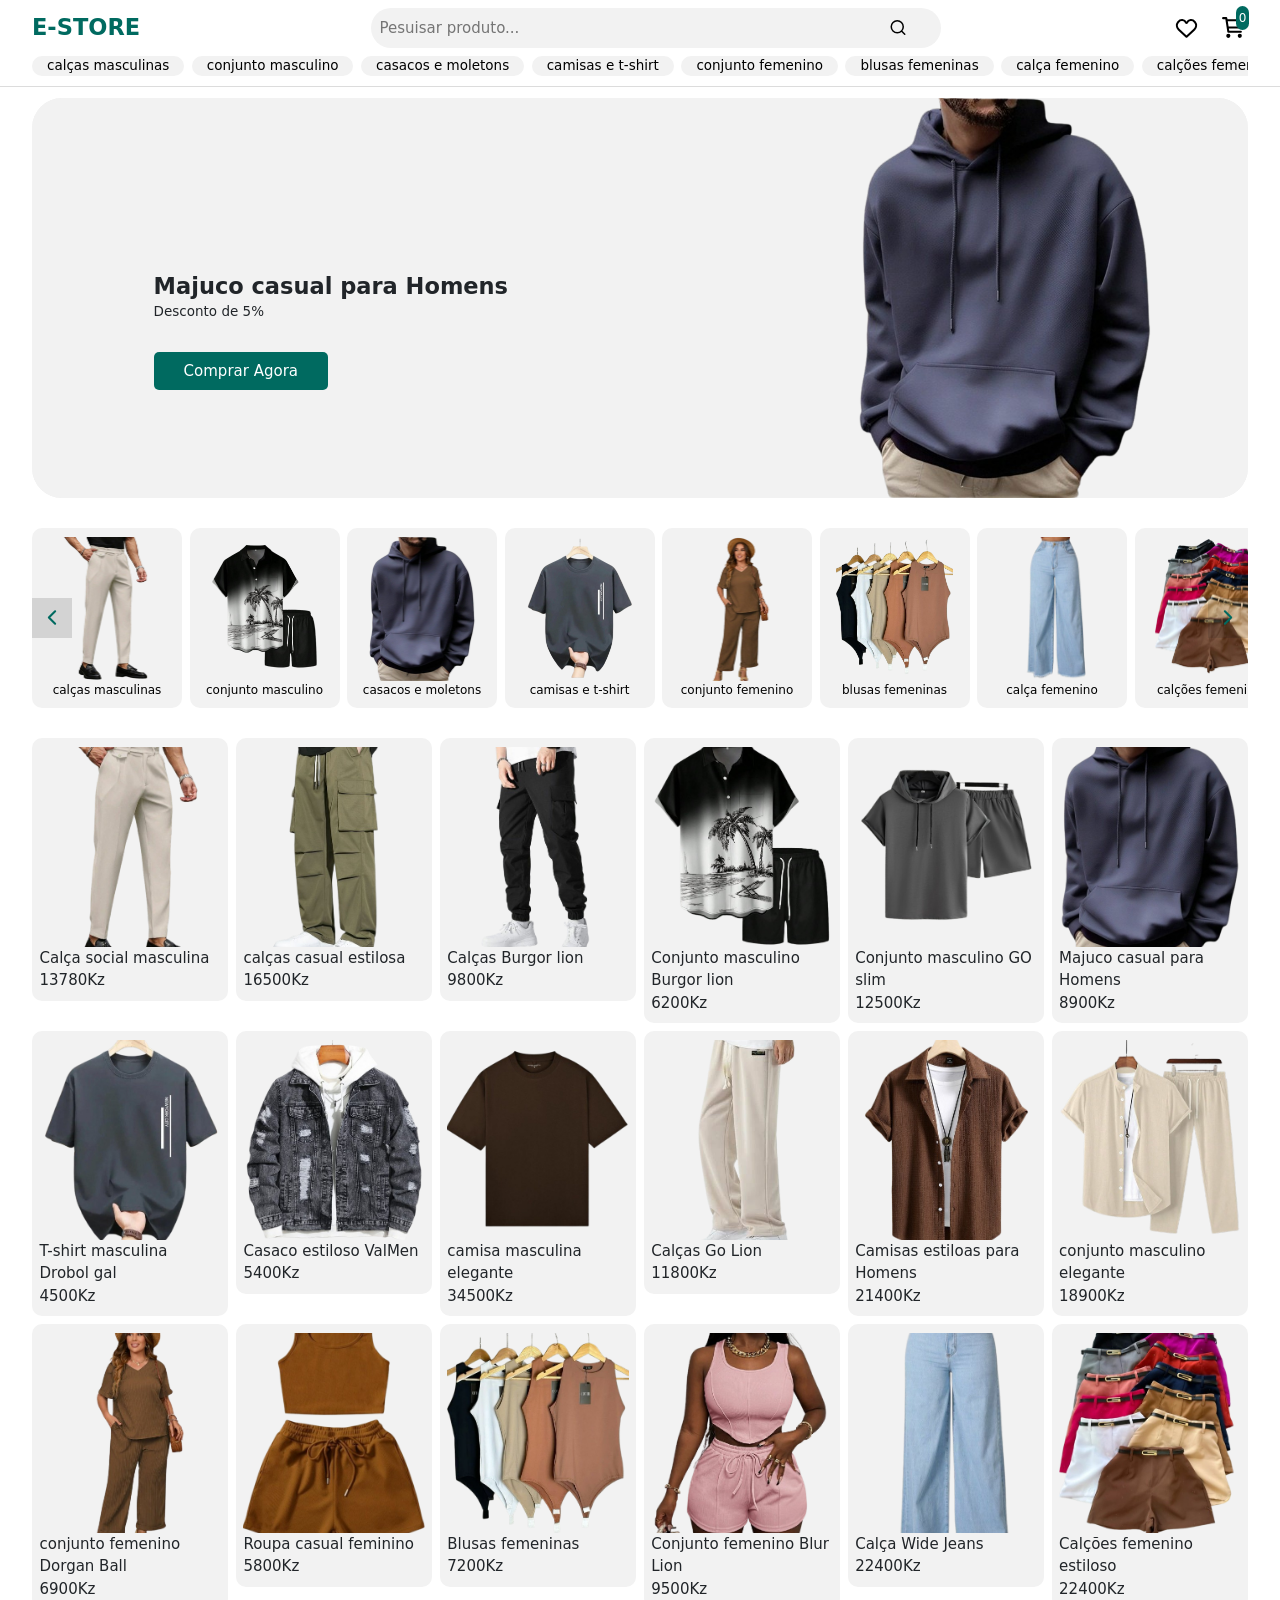
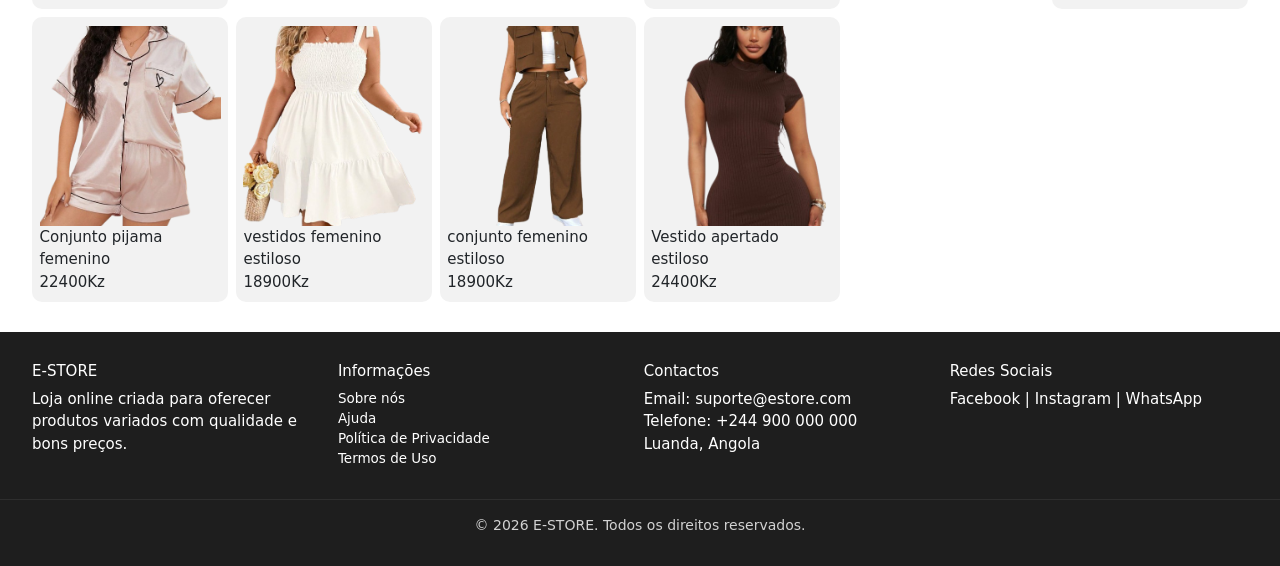
==== commit 93928fa4: "actualizacao do carrinho" ====
--- a/index.html
+++ b/index.html
@@ -1,5 +1,5 @@
 <!DOCTYPE html>
-<html lang="en">
+<html lang="pt-br">
 
 <head>
    <meta charset="UTF-8">
@@ -16,10 +16,7 @@
    <title> E-STORE </title>
 </head>
 
-<body>
-
-
-
+<body translate="no">
    <div class="root"></div>
    <div class="banners">
       <div id="carouselExampleSlidesOnly" class="carousel slide baners_itens" data-bs-ride="carousel">
--- a/css/style.css
+++ b/css/style.css
@@ -29,8 +29,16 @@
    position: absolute;
    transform: translateY(-10px) translateX(10px);
    font-weight: 500;
-   font-size: 0.9rem;
-   color: red;
+   font-size: 0.8rem;
+   color: #fff;
+   background-color: var(--color-add);
+   padding: 0.2rem !important;
+   border-radius: 50px;
+}
+
+.icon {
+   width: 25px;
+   height: 25px;
 }
 
 input {
@@ -42,13 +50,6 @@
 /* OCULTAR ITENS DO HEADER EM DIFERENTES PAGINA */
 .ocultar {
    display: none !important;
-}
-
-
-.svgs {
-   width: 25px;
-   object-fit: contain;
-   aspect-ratio: 1/1;
 }
 
 /* ===================================
@@ -63,6 +64,7 @@
    --color-add: #006A60;
    --color-promocao: #80F2E1;
    --color-border: #090B0A;
+   --color-secundary: #F0F4FF;
 }
 
 .face {
@@ -119,7 +121,6 @@
 LOGO
 =======================================
  */
-
 .logo {
    display: flex;
    align-items: center;
@@ -186,10 +187,8 @@
    width: 15%;
 }
 
-.pesquisa_svgs {
+.icone_pesquisar>.icnes_navbar {
    width: 18px;
-   object-fit: contain;
-   aspect-ratio: 1/1;
 }
 
 .container_sugestoes {
@@ -231,6 +230,10 @@
 
 .navbar_mobile {
    display: none !important;
+}
+
+.icnes_navbar {
+   width: 25px;
 }
 
 .button_list {
@@ -351,6 +354,8 @@
    color: #fff;
    font-size: 1rem;
    border-radius: 5px;
+   position: absolute;
+   z-index: 1;
 }
 
 /*========================= 
@@ -396,18 +401,29 @@
    height: 180px;
    margin: 2rem auto !important;
    position: relative;
+   display: flex;
+   align-items: center;
 }
 
 .buttons_carrossel {
    position: absolute;
-   top: 40%;
-   background-color: #1e1e1e;
+   background-color: #1e1e1e25;
    color: #fff;
    z-index: 1;
+   padding: 0.5rem 0 !important;
+}
+
+.scrool_arrows>.icon {
+   width: 40px;
+   color: var(--color-add);
 }
 
 .rith {
    right: 0;
+}
+
+.scrool_arrows>.icnes_navbar {
+   width: 300px;
 }
 
 .buttons_carrossel>.material-symbols-outlined {
@@ -480,24 +496,19 @@
    width: 100%;
    background: #1e1e1e;
    color: #fff;
-
+   padding: 2rem 0 !important;
 }
 
 .footer-content {
-   display: flex;
-   flex-wrap: wrap;
-   justify-content: space-between;
-   gap: 20px;
-}
-
-.footer-section {
-   flex: 1;
-   min-width: 200px;
-}
-
-.footer-section h3 {
-   color: #00aaff;
-   margin-bottom: 10px !important;
+   display: grid;
+   grid-template-columns: repeat(auto-fit, minmax(200px, 2fr));
+   gap: 0.5rem;
+}
+
+.title_footer {
+   font-size: 1rem;
+   color: #fff;
+   margin-bottom: 0.5rem !important;
 }
 
 .footer-section ul {
@@ -505,13 +516,13 @@
 }
 
 .footer-section ul li {
-   margin-bottom: 8px;
    cursor: pointer;
    transition: 0.3s;
+   font-size: 0.9rem;
 }
 
 .footer-section ul li:hover {
-   color: #00aaff;
+   color: var(--color-add);
 }
 
 .footer-bottom {
@@ -534,7 +545,7 @@
 
 .container_detalhes>.face {
    display: grid;
-   grid-template-columns: 1fr 1fr;
+   grid-template-columns: 1fr 1.5fr;
    gap: 1rem;
 }
 
@@ -585,6 +596,7 @@
    display: flex;
    flex-direction: column;
    padding: 2rem !important;
+   max-width: 60%;
 }
 
 .nome_iten {
@@ -654,6 +666,33 @@
    color: #fff;
 }
 
+/*  CONTAINER MENSAGEM */
+.container_sms {
+   display: none;
+}
+
+.container_sms_flex {
+   width: 100%;
+   display: flex;
+   position: fixed;
+   z-index: 1000;
+   top: 45%;
+   display: flex;
+   align-items: center;
+   justify-content: center;
+}
+
+.mensagem {
+   padding: 2rem 0 !important;
+   width: 60vw;
+   max-width: 400px;
+   background-color: #000000b2;
+   color: #fff;
+   text-align: center;
+   font-size: 0.9rem;
+   flex-shrink: 0;
+}
+
 
 /* CONTAINER EMCREMENTRO E DECREMENTO */
 .container_encremento {
@@ -663,8 +702,9 @@
    width: fit-content;
    align-items: center;
    border-radius: 30px;
-   border: 1px solid #000;
+   border: 1px solid #006a5f10;
    margin: 1rem 0 !important;
+   background-color: var(--color-secundary);
 }
 
 .button_quantidade {
@@ -676,6 +716,10 @@
    font-size: 0.9rem;
    font-weight: 500;
    color: #000;
+}
+
+.deleteIcon {
+   color: red;
 }
 
 /* CONTAINER OPCOES  */
@@ -698,13 +742,12 @@
    border: 1px solid transparent;
    border-radius: 5px;
    cursor: pointer;
-   background-color: var(--cinza-claro);
+   background-color: var(--color-header);
 }
 
 .label_activo {
-   border: 1px solid var(--color-border);
+   border: 1px solid var(--color-add);
    color: var(--color-border);
-   ;
 }
 
 .img_sg_in {
@@ -795,22 +838,36 @@
     ====================================================
  */
 .grid_list {
-   display: flex;
-   flex-direction: column;
+   width: 95%;
+   display: grid;
+   grid-template-columns: 2fr 1fr;
+   gap: 2rem;
+   height: 85vh;
+   overflow-y: hidden;
+}
+
+.div_principal {
+   width: 100%;
+   height: 100%;
 }
 
 .inf_cbc {
-   padding: 2rem 0 !important;
-}
-
-.inf_txt_cbc {
-   font-size: 0.9rem;
-   margin-top: 0.2rem !important;
-}
-
+   display: flex;
+   align-items: center;
+   justify-content: space-between;
+}
+
+.botao_inf {
+   display: none;
+}
+
+.container_list {
+   width: 100%;
+   height: 80vh;
+   overflow-y: auto;
+}
 
 .cont_list_pr {
-   max-width: 650px;
    background-color: var(--color-header);
    margin: 1rem 0 !important;
    padding: 1rem 0 !important;
@@ -875,20 +932,20 @@
    display: flex;
    flex-direction: column;
    gap: 2rem;
-   position: fixed;
-   right: 10%;
-   top: 5rem;
-   width: 30vw;
-   max-width: 600px;
-   min-width: 400px;
-   background-color: var(--color-header);
+   background-color: var(--color-secundary);
+   border-radius: 10px;
    padding: 2rem 0 !important;
+   height: fit-content;
 }
 
 .cont_resumo {
    padding: 2rem !important;
    display: flex;
    flex-direction: column;
+}
+
+.div_btn_rm_res {
+   display: none;
 }
 
 .itn_resumo {
@@ -912,18 +969,169 @@
 .btns_resumos {
    flex-shrink: 0;
    padding: 1rem 0 !important;
-}
-
-.finalizar {
+   border-radius: 10px;
+}
+
+.continuar {
+   border: 1px solid var(--color-border);
+}
+
+.btn_rs_fin {
    background-color: var(--color-add);
    color: #fff;
 }
 
-.continuar {
-   border: 1px solid var(--color-border);
-}
-
-/* == ==============================
+/* 
+   ===========================================
+    CONFIGURACOES PARA FINALIZAR COMPRA
+   ===========================================
+ */
+.container_finalizar {
+   width: 100%;
+}
+
+.container_finalizar {
+   width: 100%;
+   display: flex;
+   flex-direction: column;
+}
+
+.container_finalizar>.face {
+   display: grid;
+   grid-template-columns: 2fr 1fr;
+   max-width: 800px;
+   gap: 1rem;
+}
+
+.dw_itn_fm {
+   background-color: var(--color-header);
+   padding: 2rem 0 !important;
+   width: 100%;
+   display: flex;
+   flex-direction: column;
+   align-items: center;
+   justify-content: center;
+}
+
+.tilte_fn {
+   width: 90%;
+   margin-bottom: 0.5rem !important;
+}
+
+.dO_cont_itn {
+   width: 90%;
+   display: flex;
+   flex-direction: column;
+   margin: 0.5rem 0 !important;
+   gap: 0.5rem;
+}
+
+.int_fm_itn {
+   padding: 0.8rem 0.5rem !important;
+   background-color: var(--color-primary);
+   border: 1px solid #006a5f15;
+}
+
+.dO_whatsap {
+   width: 100%;
+   margin-top: 2rem !important;
+   background-color: var(--color-header);
+   padding: 2rem 0 !important;
+   display: flex;
+   flex-direction: column;
+   align-items: center;
+   justify-content: center;
+}
+
+.cont_itn_wtp,
+.dO_cont_itn {
+   width: 90%;
+}
+
+.itn_wtp_h2 {
+   margin: 0.5rem !important;
+}
+
+.dO_cmpt {
+   width: 100%;
+   background-color: var(--color-header);
+   margin-top: 2rem !important;
+   padding: 2rem 0 !important;
+   display: flex;
+   flex-direction: column;
+   align-items: center;
+   justify-content: center;
+}
+
+.int_cmpt_cont {
+   width: 90%;
+}
+
+.txt_cmp {
+   margin: 1rem 0 !important;
+}
+
+.span_inps_msg {
+   font-size: 0.8rem;
+   color: red;
+}
+
+.int_lb_cmpt {
+   padding: 5rem 0 !important;
+   width: 100%;
+   background-color: var(--color-primary);
+   border: 1px solid #006a5f15;
+}
+
+#dO_cmpt {
+   display: none;
+}
+
+.cont_rs_pd {
+   max-height: fit-content;
+   padding: 2rem 0 !important;
+   width: 100%;
+   display: flex;
+   flex-direction: column;
+   align-items: center;
+   justify-content: center;
+}
+
+.dO_itn_pd {
+   margin: 1rem 0 !important;
+   width: 90%;
+}
+
+.cont_int_rs_inf {
+   width: 90%;
+   align-items: center;
+   justify-content: center;
+   display: flex;
+   flex-direction: column;
+   border-top: 1px solid #006a5f62;
+}
+
+.do_int_rs {
+   margin: 0.5rem 0 !important;
+   display: flex;
+   align-items: center;
+   justify-content: space-between;
+   width: 100%;
+}
+
+.btn_conf {
+   width: 90%;
+   padding: 1rem 0 !important;
+   background-color: var(--color-border);
+   color: #fff;
+   font-size: 0.9rem;
+   margin-top: 1rem !important;
+   border-radius: 5px;
+}
+
+
+
+/* ================================
 RESPONSIVIDADE 
 ===================================
 */
@@ -978,7 +1186,8 @@
       border-radius: 10px;
    }
 
-   /*  =====================================
+   /*  
+      =====================================
        CONFIGURACOES DA PAGINA DE DETALHES
       =====================================
    */
@@ -987,14 +1196,17 @@
       grid-template-columns: 1fr;
    }
 
-
-   /* 
-      ================================================
-       CONFIGURACAO DA PAGAINA LISTA
-      ================================================
-    */
-   .container_resumo {
-      display: none;
+   .content_detalhes {
+      max-width: unset;
+   }
+
+   .scrroll_container_imgs {
+      width: 50%;
+   }
+
+   /* LISTA DOS IENS */
+   .grid_list {
+      grid-template-columns: 2fr 1fr;
    }
 }
 
@@ -1057,12 +1269,16 @@
       padding: 0.5rem !important;
    }
 
-   .link_activo {
-      background-color: var(--color-add);
+   .icnes_navbar {
+      width: 25px;
+   }
+
+   .link_activo .icon {
+      color: var(--color-add);
    }
 
    .link_activo .text_span_link {
-      color: #fff;
+      color: var(--color-add);
    }
 
    .text_span_link {
@@ -1082,9 +1298,10 @@
       grid-template-columns: repeat(2, 1fr);
    }
 
-   /*======================================== 
+   /*  
+      ======================================== 
         BANNERS
-      ===========================================
+      ========================================
     */
    .baners_itens {
       width: 100% !important;
@@ -1099,21 +1316,27 @@
 
    .btn_promo {
       padding: 0.5rem 1rem !important;
-      margin: 0.5rem  0 !important;
+      margin: 0.5rem 0 !important;
       font-size: 0.9rem;
    }
 
-   /* =====================================
+   /*
+      =====================================
        CONFIGURACOES DA PAGINA DE DETALHES
       =====================================
    */
-
    .scrroll_container_imgs {
       width: 100%;
    }
 
    .content_detalhes {
       padding: 0 !important;
+   }
+
+   .carrossel_imgs {
+      position: relative;
+      height: 50vh;
+      max-height: 450px;
    }
 
 
@@ -1131,9 +1354,8 @@
 
    .container_btns_accao>.face {
       display: grid;
-      grid-template-columns: 1fr 1fr;
+      grid-template-columns: 0.5fr 2fr 2fr;
       align-items: center;
-      gap: 0.5rem;
    }
 
    .buttons_accao {
@@ -1163,8 +1385,83 @@
    }
 
    /* 
-      ================================================
-       CONFIGURACAO DA PAGAINA LISA
-      ================================================
-    */
+   =======================================
+   FOOTER
+   =======================================
+   */
+   .footer-content {
+      display: grid;
+      grid-template-columns: repeat(2, 1fr);
+      gap: 0.5rem;
+   }
+
+   /*  ===================================================
+     CONTAIENER LIST  ( PAGINA LISTA)
+    ====================================================
+ */
+   .grid_list {
+      width: 95%;
+      display: grid;
+      grid-template-columns: 2fr 1fr;
+      gap: 2rem;
+      height: unset;
+      overflow-y: unset;
+   }
+
+   .container_list {
+      overflow-y: unset;
+      height: unset;
+   }
+
+   .botao_inf {
+      display: flex;
+   }
+
+   /* RESUMO DE PEDIDO */
+   .container_resumo {
+      position: fixed;
+      width: 90%;
+      left: 5%;
+      right: 5%;
+      display: none;
+   }
+
+   .mobile_flex {
+      display: flex;
+      transform: scale(0.9) translateY(10px);
+      opacity: 0;
+   }
+
+   .flex_fadIn {
+      transform: translateY(0);
+      opacity: 1;
+      transition: .2s ease-in-out;
+   }
+
+   .div_btn_rm_res {
+      display: flex;
+      align-items: center;
+      justify-content: flex-end;
+      position: absolute;
+      top: 5%;
+      width: 90%;
+   }
+
+   .btn_remover_res {
+      padding: 0.2rem !important;
+   }
+
+   /* 
+    ===========================================
+    CONFIGURACOES PARA FINALIZAR COMPRA
+    ===========================================
+  */
+   .container_finalizar>.face {
+      grid-template-columns: 1fr;
+   }
+
+   /* LISTA DOS IENS */
+   .grid_list {
+      grid-template-columns: 1fr;
+   }
 }
